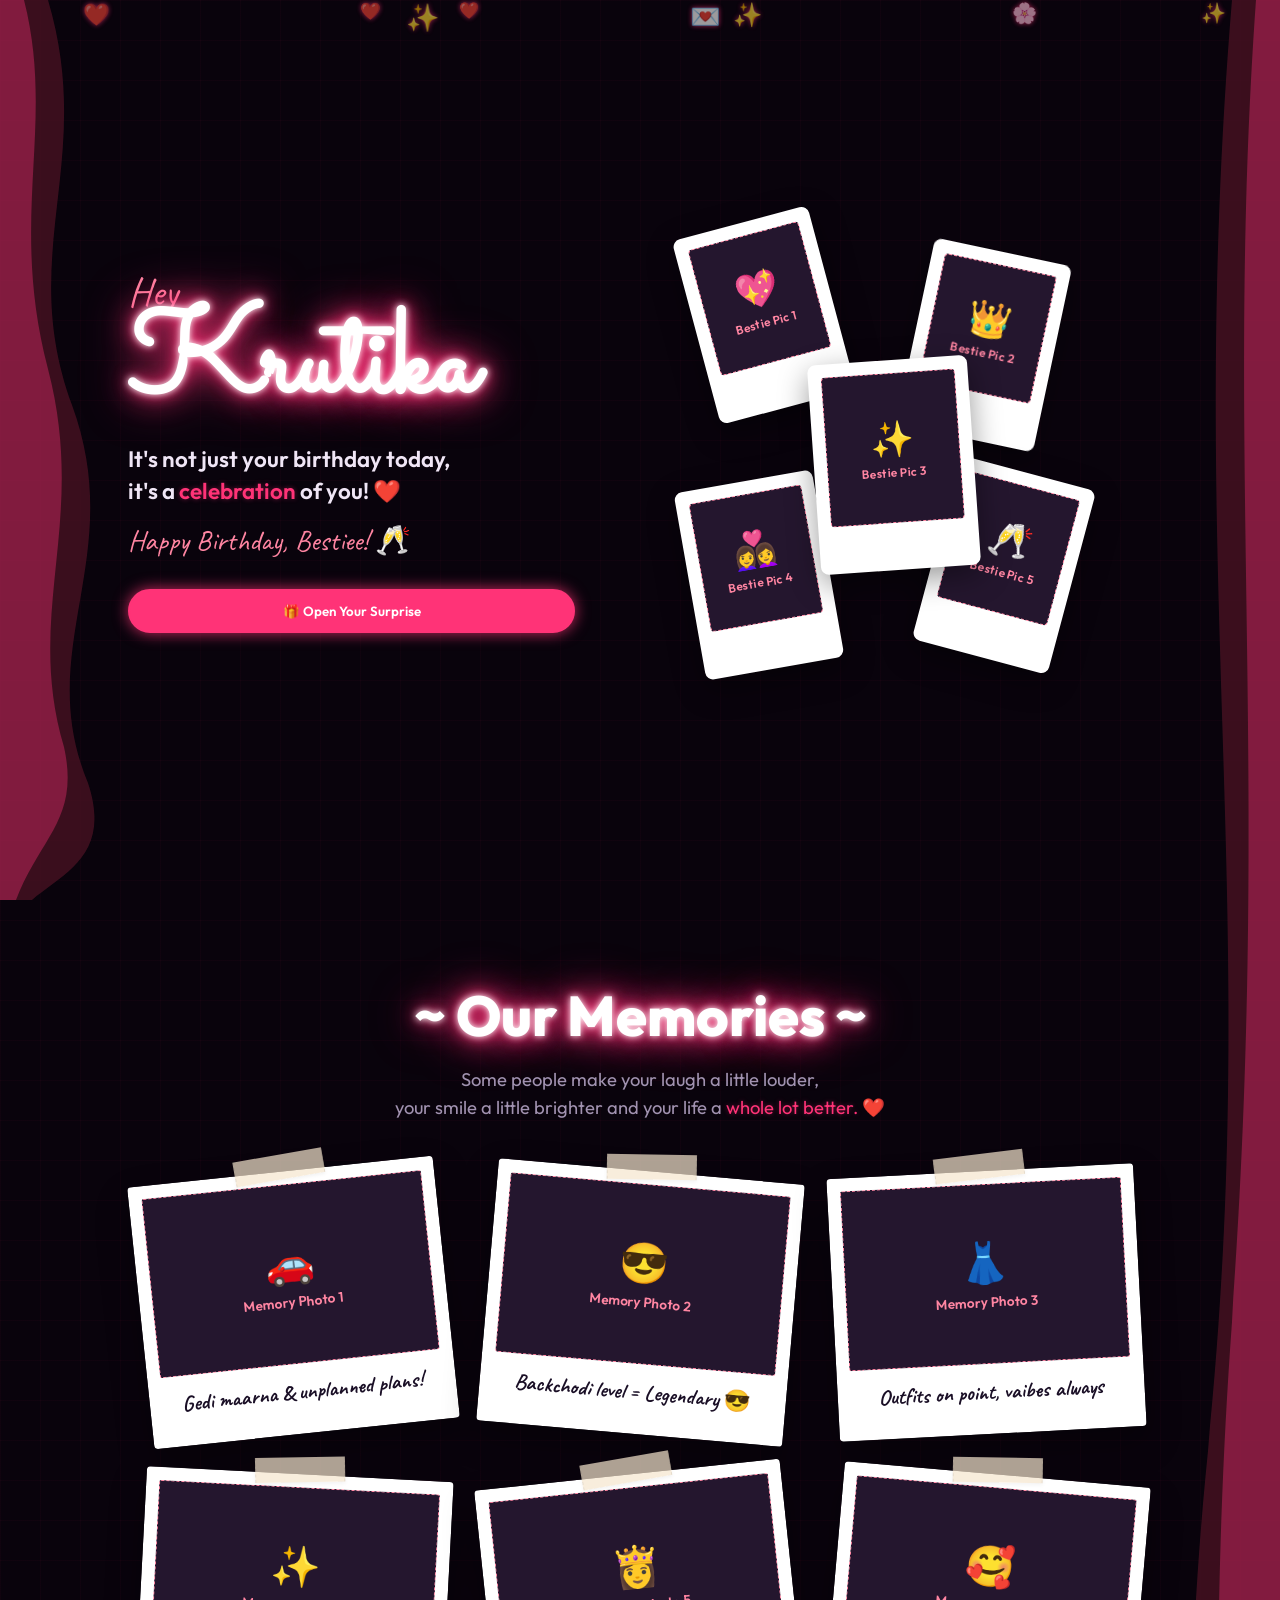
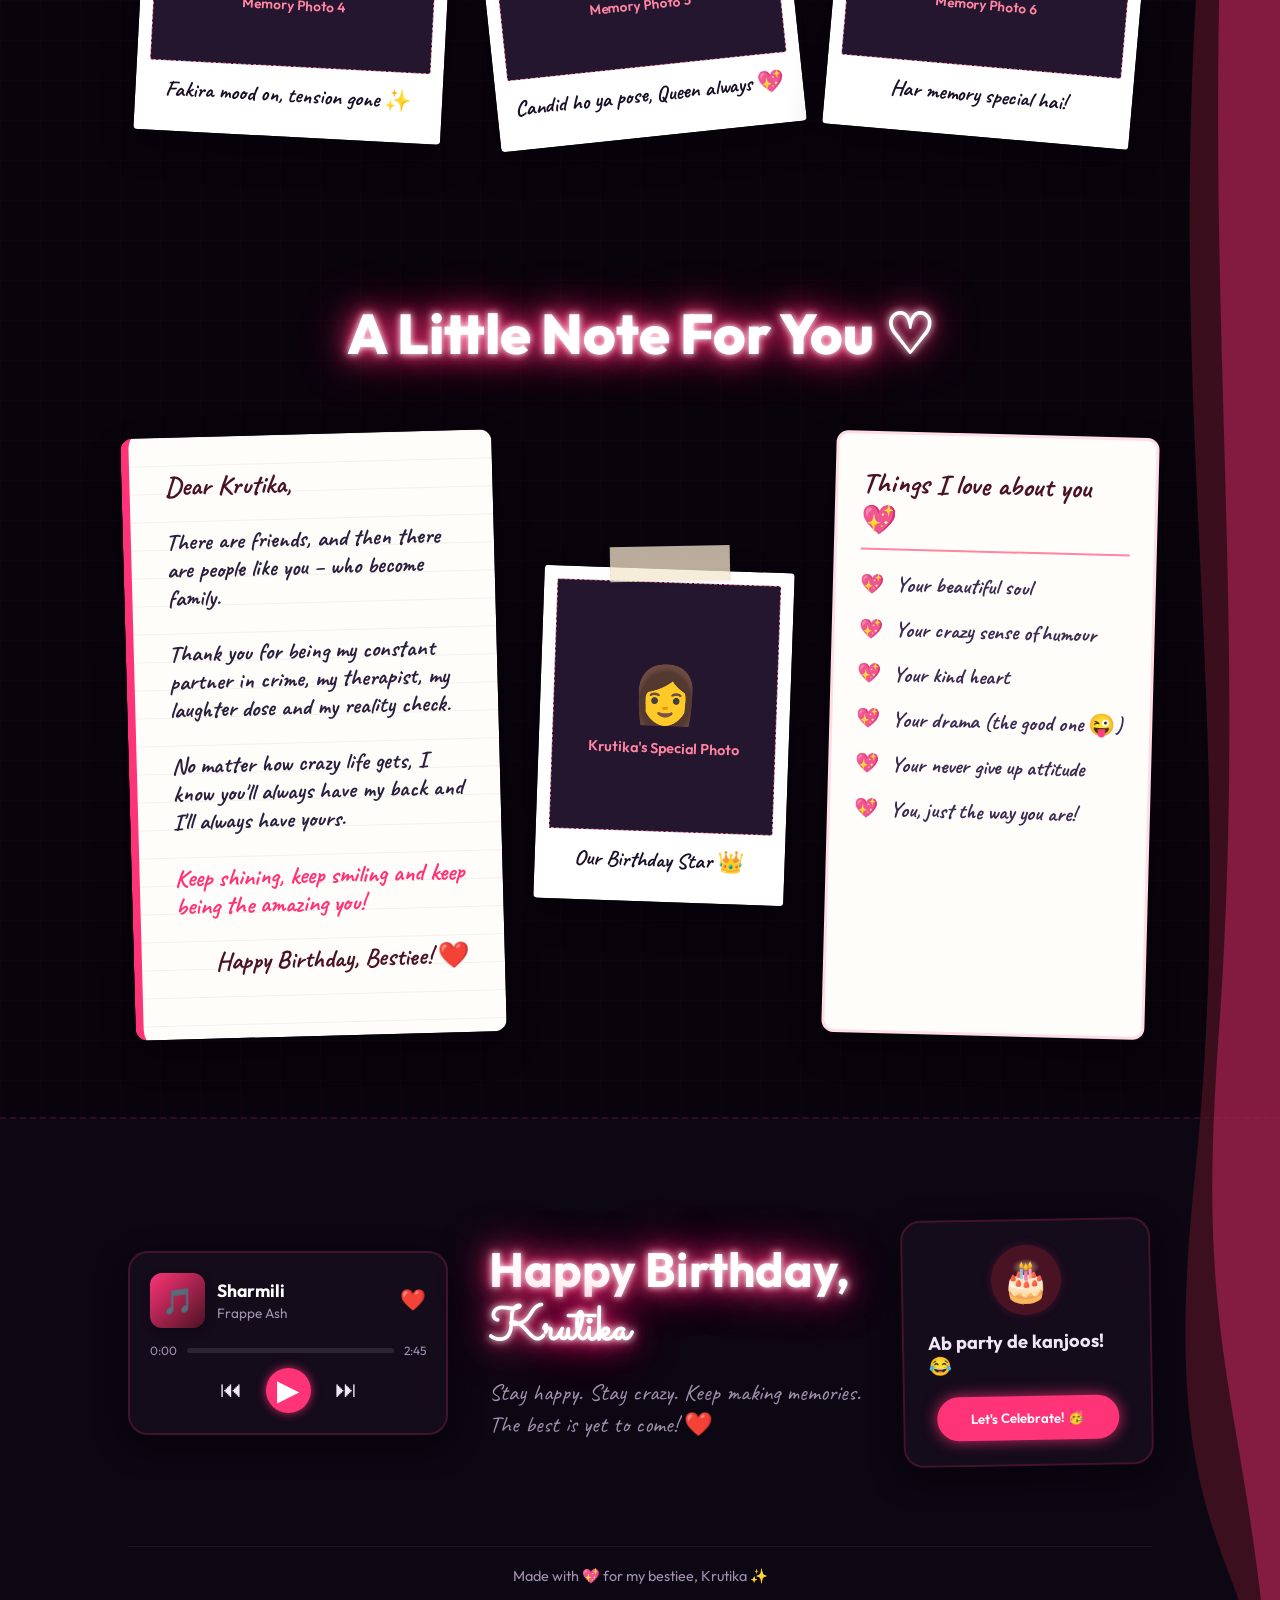
==== index.html @ 50056588 "Initial commit of Krutika's birthday surprise page" ====
<!DOCTYPE html>
<html lang="en">
<head>
  <meta charset="UTF-8">
  <meta name="viewport" content="width=device-width, initial-scale=1.0">
  <title>Happy Birthday Krutika! 💖</title>
  <!-- Google Fonts for premium typography -->
  <link rel="preconnect" href="https://fonts.googleapis.com">
  <link rel="preconnect" href="https://fonts.gstatic.com" crossorigin>
  <link href="https://fonts.googleapis.com/css2?family=Caveat:wght@700&family=Outfit:wght@400;600;800&family=Sacramento&display=swap" rel="stylesheet">
  <link rel="stylesheet" href="style.css">
</head>
<body>
  <!-- Floating hearts container in background -->
  <div class="hearts-background" id="hearts-bg"></div>

  <!-- Main Website Wrapper -->
  <div class="scroll-container">
    
    <!-- SECTION 1: Welcome Hero Fold -->
    <header class="section-fold hero-fold">
      <div class="hero-left">
        <span class="text-greet font-handwriting">Hey</span>
        <h1 class="text-name font-glow">Krutika</h1>
        <p class="text-tagline">It's not just your birthday today,<br>it's a <span class="highlight-pink">celebration</span> of you! ❤️</p>
        <p class="text-subgreet font-handwriting">Happy Birthday, Bestiee! 🥂</p>
        <button class="btn btn-glow-pink" onclick="scrollToMemories()">
          <span class="btn-icon">🎁</span> Open Your Surprise
        </button>
      </div>
      
      <div class="hero-right">
        <!-- Sticker collage simulating Krutika's cutout photos -->
        <div class="sticker-collage">
          <div class="collage-item sticker-1">
            <div class="photo-placeholder-collage">
              <span class="collage-icon">💖</span>
              <span class="collage-text">Bestie Pic 1</span>
            </div>
          </div>
          <div class="collage-item sticker-2">
            <div class="photo-placeholder-collage">
              <span class="collage-icon">👑</span>
              <span class="collage-text">Bestie Pic 2</span>
            </div>
          </div>
          <div class="collage-item sticker-3">
            <div class="photo-placeholder-collage">
              <span class="collage-icon">✨</span>
              <span class="collage-text">Bestie Pic 3</span>
            </div>
          </div>
          <div class="collage-item sticker-4">
            <div class="photo-placeholder-collage">
              <span class="collage-icon">👩‍❤️‍👩</span>
              <span class="collage-text">Bestie Pic 4</span>
            </div>
          </div>
          <div class="collage-item sticker-5">
            <div class="photo-placeholder-collage">
              <span class="collage-icon">🥂</span>
              <span class="collage-text">Bestie Pic 5</span>
            </div>
          </div>
        </div>
      </div>
    </header>

    <!-- SECTION 2: Our Memories Polaroid Gallery -->
    <section class="section-fold memories-fold" id="memories-section">
      <div class="section-header">
        <h2 class="section-title font-glow">~ Our Memories ~</h2>
        <p class="section-subtitle">Some people make your laugh a little louder,<br>your smile a little brighter and your life a <span class="highlight-pink">whole lot better.</span> ❤️</p>
      </div>

      <!-- Polaroid Grid of 6 photo frames -->
      <div class="polaroid-grid">
        <!-- Polaroid 1 -->
        <div class="polaroid-card tilt-left">
          <div class="tape-mask"></div>
          <div class="photo-placeholder-card">
            <span class="placeholder-emoji">🚗</span>
            <span class="placeholder-desc">Memory Photo 1</span>
          </div>
          <div class="polaroid-caption font-handwriting">Gedi maarna & unplanned plans!</div>
        </div>

        <!-- Polaroid 2 -->
        <div class="polaroid-card tilt-right">
          <div class="tape-mask"></div>
          <div class="photo-placeholder-card">
            <span class="placeholder-emoji">😎</span>
            <span class="placeholder-desc">Memory Photo 2</span>
          </div>
          <div class="polaroid-caption font-handwriting">Backchodi level = Legendary 😎</div>
        </div>

        <!-- Polaroid 3 -->
        <div class="polaroid-card tilt-left-small">
          <div class="tape-mask"></div>
          <div class="photo-placeholder-card">
            <span class="placeholder-emoji">👗</span>
            <span class="placeholder-desc">Memory Photo 3</span>
          </div>
          <div class="polaroid-caption font-handwriting">Outfits on point, vaibes always</div>
        </div>

        <!-- Polaroid 4 -->
        <div class="polaroid-card tilt-right-small">
          <div class="tape-mask"></div>
          <div class="photo-placeholder-card">
            <span class="placeholder-emoji">✨</span>
            <span class="placeholder-desc">Memory Photo 4</span>
          </div>
          <div class="polaroid-caption font-handwriting">Fakira mood on, tension gone ✨</div>
        </div>

        <!-- Polaroid 5 -->
        <div class="polaroid-card tilt-left">
          <div class="tape-mask"></div>
          <div class="photo-placeholder-card">
            <span class="placeholder-emoji">👸</span>
            <span class="placeholder-desc">Memory Photo 5</span>
          </div>
          <div class="polaroid-caption font-handwriting">Candid ho ya pose, Queen always 💖</div>
        </div>

        <!-- Polaroid 6 -->
        <div class="polaroid-card tilt-right">
          <div class="tape-mask"></div>
          <div class="photo-placeholder-card">
            <span class="placeholder-emoji">🥰</span>
            <span class="placeholder-desc">Memory Photo 6</span>
          </div>
          <div class="polaroid-caption font-handwriting">Har memory special hai!</div>
        </div>
      </div>
    </section>

    <!-- SECTION 3: A Little Note For You -->
    <section class="section-fold letter-fold">
      <h2 class="section-title font-glow">A Little Note For You ♡</h2>
      
      <div class="letter-layout">
        <!-- Left Column: Love Letter -->
        <div class="letter-paper">
          <div class="letter-text font-handwriting">
            <p class="salutation">Dear Krutika,</p>
            <p>There are friends, and then there are people like you – who become family.</p>
            <p>Thank you for being my constant partner in crime, my therapist, my laughter dose and my reality check.</p>
            <p>No matter how crazy life gets, I know you'll always have my back and I'll always have yours.</p>
            <p class="special-line">Keep shining, keep smiling and keep being the amazing you!</p>
            <p class="signature">Happy Birthday, Bestiee! ❤️</p>
          </div>
        </div>

        <!-- Center Column: Main Photo Polaroid -->
        <div class="main-photo-column">
          <div class="polaroid-card main-polaroid">
            <div class="tape-mask-large"></div>
            <div class="photo-placeholder-main">
              <span class="placeholder-emoji-large">👩</span>
              <span class="placeholder-desc-large">Krutika's Special Photo</span>
            </div>
            <div class="polaroid-caption font-handwriting">Our Birthday Star 👑</div>
          </div>
        </div>

        <!-- Right Column: List of Things -->
        <div class="things-notebook">
          <div class="notebook-header">
            <h3 class="notebook-title font-handwriting">Things I love about you 💖</h3>
          </div>
          <ul class="notebook-list font-handwriting">
            <li><span class="bullet-heart">💖</span> Your beautiful soul</li>
            <li><span class="bullet-heart">💖</span> Your crazy sense of humour</li>
            <li><span class="bullet-heart">💖</span> Your kind heart</li>
            <li><span class="bullet-heart">💖</span> Your drama (the good one 😜)</li>
            <li><span class="bullet-heart">💖</span> Your never give up attitude</li>
            <li><span class="bullet-heart">💖</span> You, just the way you are!</li>
          </ul>
        </div>
      </div>
    </section>

    <!-- SECTION 4: Interactive Footer Fold -->
    <footer class="section-fold footer-fold">
      <div class="footer-layout">
        
        <!-- Left: Custom Music Player widget -->
        <div class="music-player-card">
          <div class="player-top">
            <div class="album-art">
              <span class="album-art-icon">🎵</span>
            </div>
            <div class="track-info">
              <h4 class="track-title">Sharmili</h4>
              <p class="track-artist">Frappe Ash</p>
            </div>
            <button class="btn-like" onclick="toggleLike(this)">❤️</button>
          </div>
          
          <div class="player-controls-container">
            <div class="progress-bar-container">
              <span class="time-elapsed" id="time-elapsed">0:00</span>
              <div class="progress-bar-track" id="progress-bar-track" onclick="seekAudio(event)">
                <div class="progress-bar-fill" id="progress-bar-fill"></div>
              </div>
              <span class="time-duration" id="time-duration">2:45</span>
            </div>
            
            <div class="player-buttons">
              <button class="player-btn prev-btn">⏮</button>
              <button class="player-btn play-btn" id="play-pause-btn" onclick="togglePlayPause()">▶</button>
              <button class="player-btn next-btn">⏭</button>
            </div>
          </div>
        </div>

        <!-- Middle: Bottom Birthday Greetings -->
        <div class="footer-center">
          <h2 class="footer-greet font-glow">Happy Birthday, <br><span class="font-accent font-glow">Krutika</span></h2>
          <p class="footer-tagline font-handwriting">Stay happy. Stay crazy. Keep making memories.<br>The best is yet to come! ❤️</p>
        </div>

        <!-- Right: Celebration Card -->
        <div class="party-card">
          <div class="cake-box">
            <span class="cake-icon">🎂</span>
          </div>
          <p class="party-text">Ab party de kanjoos! 😂</p>
          <button class="btn btn-glow-pink" id="celebrate-btn" onclick="triggerCelebrationConfetti()">
            Let's Celebrate! 🥳
          </button>
        </div>

      </div>

      <div class="footer-credits">
        <p>Made with 💖 for my bestiee, Krutika ✨</p>
      </div>
    </footer>

  </div>

  <!-- Audio Element for the song -->
  <audio id="birthday-audio" src="assets/sharmili.mp3" preload="auto"></audio>

  <!-- Canvas for celebration particles -->
  <canvas id="confetti-canvas"></canvas>

  <script src="script.js"></script>
</body>
</html>
---- style.css ----
/* Core styles and theme variables */
* {
  box-sizing: border-box;
  margin: 0;
  padding: 0;
}

:root {
  --color-bg: #09030c; /* Deep black-purple */
  --color-card-bg: #140b1b; /* Dark purple */
  --color-pink-neon: #ff3377; /* Glowing hot pink */
  --color-pink-neon-glow: rgba(255, 51, 119, 0.8);
  --color-pink-soft: #ff85a2;
  --color-pink-dark: #4a1324;
  --color-text: #f0e6f6; /* Soft lavender white */
  --color-text-dim: #a192b0;
  --font-base: 'Outfit', sans-serif;
  --font-handwriting: 'Caveat', cursive;
  --font-accent: 'Sacramento', cursive;
}

body {
  font-family: var(--font-base);
  background-color: var(--color-bg);
  color: var(--color-text);
  overflow-x: hidden;
  position: relative;
  min-height: 100vh;
}

/* Notebook grid background for sections */
.scroll-container {
  display: flex;
  flex-direction: column;
  position: relative;
  z-index: 2;
  background-size: 40px 40px;
  background-image: 
    linear-gradient(to right, rgba(255, 51, 119, 0.03) 1px, transparent 1px),
    linear-gradient(to bottom, rgba(255, 51, 119, 0.03) 1px, transparent 1px);
}

/* Floating Hearts Background */
.hearts-background {
  position: fixed;
  top: 0;
  left: 0;
  width: 100vw;
  height: 100vh;
  z-index: 1;
  pointer-events: none;
  overflow: hidden;
}

.heart-particle {
  position: absolute;
  color: var(--color-pink-neon);
  opacity: 0.6;
  font-size: 1.5rem;
  animation: floatUp 8s linear infinite;
  text-shadow: 0 0 5px var(--color-pink-neon);
}

@keyframes floatUp {
  0% {
    transform: translateY(105vh) rotate(0deg) scale(0.6);
    opacity: 0;
  }
  10% {
    opacity: 0.7;
  }
  90% {
    opacity: 0.7;
  }
  100% {
    transform: translateY(-5vh) rotate(360deg) scale(1.2);
    opacity: 0;
  }
}

/* Section Folds */
.section-fold {
  min-height: 100vh;
  padding: 80px 10vw;
  display: flex;
  flex-direction: column;
  justify-content: center;
  align-items: center;
  position: relative;
}

@media (max-width: 768px) {
  .section-fold {
    padding: 60px 5vw;
  }
}

/* Gimmick decoration waves */
.hero-fold::before,
.memories-fold::after,
.letter-fold::after {
  content: '';
  position: absolute;
  left: 0;
  width: 160px;
  height: 100%;
  z-index: 4;
  pointer-events: none;
  opacity: 0.85;
}

.hero-fold::before {
  top: 0;
  background-image: url("data:image/svg+xml;utf8,<svg xmlns='http://www.w3.org/2000/svg' viewBox='0 0 100 1000' preserveAspectRatio='none'><path d='M0,0 L30,0 C60,180 10,280 45,450 C80,620 20,720 55,870 C70,950 40,970 20,1000 L0,1000 Z' fill='%234a1324' opacity='0.9'/><path d='M0,0 L15,0 C35,140 5,240 30,410 C55,580 15,680 40,830 C50,910 25,930 10,1000 L0,1000 Z' fill='%23ff3377' opacity='0.45'/></svg>");
  background-size: 100% 100%;
}

.scroll-container::after {
  content: '';
  position: absolute;
  right: 0;
  top: 0;
  width: 160px;
  height: 100%;
  z-index: 4;
  pointer-events: none;
  opacity: 0.85;
  background-image: url("data:image/svg+xml;utf8,<svg xmlns='http://www.w3.org/2000/svg' viewBox='0 0 100 1000' preserveAspectRatio='none'><path d='M100,0 L70,0 C40,180 90,280 55,450 C20,620 80,720 45,870 C30,950 60,970 80,1000 L100,1000 Z' fill='%234a1324' opacity='0.9'/><path d='M100,0 L85,0 C65,140 95,240 70,410 C45,580 85,680 60,830 C50,910 75,930 90,1000 L100,1000 Z' fill='%23ff3377' opacity='0.45'/></svg>");
  background-size: 100% 100%;
}

@media (max-width: 1024px) {
  .hero-fold::before,
  .scroll-container::after {
    width: 60px;
  }
}

/* Typography styles */
.font-handwriting {
  font-family: var(--font-handwriting);
}

.font-accent {
  font-family: var(--font-accent);
}

.font-glow {
  color: #fff;
  text-shadow: 
    0 0 7px #fff,
    0 0 15px var(--color-pink-neon),
    0 0 30px var(--color-pink-neon),
    0 0 50px var(--color-pink-neon);
}

.highlight-pink {
  color: var(--color-pink-neon);
  text-shadow: 0 0 5px rgba(255, 51, 119, 0.4);
}

/* Buttons */
.btn {
  font-family: var(--font-base);
  font-weight: 600;
  padding: 12px 32px;
  border-radius: 50px;
  border: 2.5px solid var(--color-pink-neon);
  outline: none;
  cursor: pointer;
  transition: all 0.3s cubic-bezier(0.175, 0.885, 0.32, 1.275);
}

.btn-glow-pink {
  background-color: var(--color-pink-neon);
  color: #fff;
  box-shadow: 0 0 15px var(--color-pink-neon-glow);
}

.btn-glow-pink:hover {
  transform: scale(1.05) translateY(-2px);
  box-shadow: 0 0 25px var(--color-pink-neon);
}

.btn-glow-pink:active {
  transform: translateY(1px);
}

/* HERO SECTION - SECTION 1 */
.hero-fold {
  flex-direction: row;
  justify-content: space-between;
  gap: 40px;
}

.hero-left {
  flex: 1;
  max-width: 500px;
  z-index: 10;
  display: flex;
  flex-direction: column;
  justify-content: center;
}

.text-greet {
  font-size: 2.5rem;
  color: var(--color-pink-soft);
  margin-bottom: -15px;
}

.text-name {
  font-family: var(--font-accent);
  font-size: 7.5rem;
  line-height: 1.1;
  margin-bottom: 10px;
}

.text-tagline {
  font-size: 1.4rem;
  font-weight: 600;
  line-height: 1.4;
  margin-bottom: 15px;
}

.text-subgreet {
  font-size: 1.8rem;
  color: var(--color-pink-soft);
  margin-bottom: 30px;
}

.hero-right {
  flex: 1.2;
  display: flex;
  justify-content: center;
  align-items: center;
  height: 100%;
}

/* Polaroid Collage/Stickers - Tilted & Glow */
.sticker-collage {
  position: relative;
  width: 420px;
  height: 480px;
}

@media (max-width: 1100px) {
  .hero-fold {
    flex-direction: column;
    text-align: center;
    padding-top: 120px;
  }
  .hero-left {
    align-items: center;
  }
  .sticker-collage {
    width: 320px;
    height: 380px;
  }
}

.collage-item {
  position: absolute;
  background-color: white;
  padding: 8px 8px 24px 8px;
  border-radius: 8px;
  box-shadow: 0 10px 30px rgba(0,0,0,0.4);
  border: 5px solid #fff; /* Sticker cut outline */
  transition: all 0.3s;
  width: 140px;
  height: 190px;
  display: flex;
  flex-direction: column;
}

.collage-item:hover {
  transform: scale(1.1) rotate(0deg) !important;
  z-index: 20;
  box-shadow: 0 15px 35px var(--color-pink-neon-glow);
}

.photo-placeholder-collage {
  background-color: #24162e;
  border: 1.5px dashed var(--color-pink-soft);
  width: 100%;
  height: 130px;
  display: flex;
  flex-direction: column;
  justify-content: center;
  align-items: center;
  color: var(--color-pink-soft);
  border-radius: 4px;
  position: relative;
  overflow: hidden;
}

.collage-icon {
  font-size: 2.2rem;
  margin-bottom: 5px;
}

.collage-text {
  font-size: 0.75rem;
  font-weight: 600;
  letter-spacing: 0.5px;
}

/* Individual Sticker Angles & Offsets */
.sticker-1 {
  top: 10px;
  left: 20px;
  transform: rotate(-15deg);
  z-index: 6;
}

.sticker-2 {
  top: 40px;
  right: 40px;
  transform: rotate(12deg);
  z-index: 7;
}

.sticker-3 {
  top: 150px;
  left: 140px;
  transform: rotate(-4deg);
  z-index: 10;
  width: 160px;
  height: 210px;
}

.sticker-3 .photo-placeholder-collage {
  height: 150px;
}

.sticker-4 {
  bottom: 20px;
  left: 15px;
  transform: rotate(-10deg);
  z-index: 8;
}

.sticker-5 {
  bottom: 30px;
  right: 20px;
  transform: rotate(15deg);
  z-index: 9;
}

/* MEMORIES SECTION - SECTION 2 */
.section-header {
  text-align: center;
  margin-bottom: 50px;
}

.section-title {
  font-size: 3.5rem;
  font-weight: 800;
  margin-bottom: 15px;
}

.section-subtitle {
  font-size: 1.15rem;
  line-height: 1.5;
  color: var(--color-text-dim);
}

.polaroid-grid {
  display: grid;
  grid-template-columns: repeat(3, 1fr);
  gap: 40px;
  width: 100%;
  max-width: 1000px;
}

@media (max-width: 900px) {
  .polaroid-grid {
    grid-template-columns: repeat(2, 1fr);
  }
}

@media (max-width: 600px) {
  .polaroid-grid {
    grid-template-columns: 1fr;
  }
}

/* Polaroid Card Styles */
.polaroid-card {
  background-color: white;
  padding: 12px 12px 28px 12px;
  border-radius: 4px;
  box-shadow: 0 15px 35px rgba(0, 0, 0, 0.3);
  border: 1px solid rgba(255,255,255,0.1);
  color: #333;
  position: relative;
  transition: all 0.3s;
  display: flex;
  flex-direction: column;
}

.polaroid-card:hover {
  transform: scale(1.06) rotate(0deg) !important;
  box-shadow: 0 20px 40px rgba(255, 51, 119, 0.15);
}

.photo-placeholder-card {
  background-color: #24162e;
  width: 100%;
  height: 180px;
  border-radius: 2px;
  display: flex;
  flex-direction: column;
  justify-content: center;
  align-items: center;
  color: var(--color-pink-soft);
  border: 1.5px dashed var(--color-pink-soft);
  position: relative;
  overflow: hidden;
}

.placeholder-emoji {
  font-size: 2.5rem;
  margin-bottom: 6px;
}

.placeholder-desc {
  font-size: 0.85rem;
  font-weight: 600;
}

.polaroid-caption {
  font-size: 1.35rem;
  font-weight: 700;
  text-align: center;
  margin-top: 15px;
  color: #1a0f26;
  line-height: 1.2;
}

/* Masking Tape Decoration */
.tape-mask {
  position: absolute;
  top: -18px;
  left: 50%;
  transform: translateX(-50%) rotate(-4deg);
  width: 90px;
  height: 25px;
  background-color: rgba(245, 230, 205, 0.7);
  box-shadow: 0 2px 4px rgba(0,0,0,0.05);
  border-left: 1px dashed rgba(0,0,0,0.08);
  border-right: 1px dashed rgba(0,0,0,0.08);
  z-index: 5;
}

.tape-mask-large {
  position: absolute;
  top: -24px;
  left: 50%;
  transform: translateX(-50%) rotate(-3deg);
  width: 120px;
  height: 35px;
  background-color: rgba(245, 230, 205, 0.75);
  box-shadow: 0 2px 4px rgba(0,0,0,0.05);
  border-left: 1px dashed rgba(0,0,0,0.08);
  border-right: 1px dashed rgba(0,0,0,0.08);
  z-index: 5;
}

/* Polaroid Card Tilts */
.tilt-left { transform: rotate(-6deg); }
.tilt-right { transform: rotate(5deg); }
.tilt-left-small { transform: rotate(-3deg); }
.tilt-right-small { transform: rotate(3deg); }

/* LETTER SECTION - SECTION 3 */
.letter-fold {
  gap: 30px;
}

.letter-layout {
  display: flex;
  justify-content: center;
  align-items: stretch;
  gap: 40px;
  width: 100%;
  max-width: 1100px;
  margin-top: 20px;
}

@media (max-width: 1024px) {
  .letter-layout {
    flex-direction: column;
    align-items: center;
    gap: 50px;
  }
}

/* Notebook Letter Card */
.letter-paper {
  flex: 1.2;
  background-color: #FFFDF9;
  border-radius: 12px;
  padding: 35px;
  box-shadow: 0 15px 35px rgba(0, 0, 0, 0.3);
  color: #333;
  background-size: 100% 28px;
  /* Lined paper effect */
  background-image: linear-gradient(rgba(0, 0, 0, 0.05) 1px, transparent 1px);
  line-height: 28px;
  max-width: 480px;
  transform: rotate(-1.5deg);
  border-left: 8px solid var(--color-pink-neon);
}

.letter-text {
  font-size: 1.45rem;
  font-weight: 700;
  color: #2b1f3d;
}

.letter-text p {
  margin-bottom: 28px;
}

.letter-text .salutation {
  font-size: 1.7rem;
  color: var(--color-pink-dark);
}

.letter-text .special-line {
  color: var(--color-pink-neon);
  font-size: 1.55rem;
}

.letter-text .signature {
  text-align: right;
  font-size: 1.6rem;
  color: var(--color-pink-dark);
}

/* Center main photo */
.main-photo-column {
  flex: 0.9;
  display: flex;
  justify-content: center;
  align-items: center;
}

.main-polaroid {
  width: 250px;
  transform: rotate(2deg);
}

.photo-placeholder-main {
  background-color: #24162e;
  width: 100%;
  height: 250px;
  border-radius: 2px;
  display: flex;
  flex-direction: column;
  justify-content: center;
  align-items: center;
  color: var(--color-pink-soft);
  border: 1.5px dashed var(--color-pink-soft);
}

.placeholder-emoji-large {
  font-size: 3.5rem;
  margin-bottom: 10px;
}

.placeholder-desc-large {
  font-size: 0.9rem;
  font-weight: 600;
}

/* Notebook list of things */
.things-notebook {
  flex: 1.1;
  background-color: #FFFDF9;
  color: #333;
  border-radius: 12px;
  padding: 30px 24px;
  box-shadow: 0 15px 35px rgba(0, 0, 0, 0.3);
  max-width: 400px;
  transform: rotate(1.5deg);
  border: 3px solid #ffdde6;
}

.notebook-header {
  border-bottom: 2px solid var(--color-pink-soft);
  padding-bottom: 10px;
  margin-bottom: 20px;
}

.notebook-title {
  font-size: 1.8rem;
  color: var(--color-pink-dark);
  font-weight: 800;
}

.notebook-list {
  list-style: none;
}

.notebook-list li {
  font-size: 1.35rem;
  font-weight: 700;
  margin-bottom: 18px;
  display: flex;
  align-items: center;
  color: #3b2a52;
}

.bullet-heart {
  color: var(--color-pink-neon);
  margin-right: 12px;
  font-size: 1.2rem;
}

/* FOOTER SECTION - SECTION 4 */
.footer-fold {
  background-color: #0d0613;
  padding-top: 100px;
  padding-bottom: 40px;
  min-height: auto;
  border-top: 2px dashed rgba(255, 51, 119, 0.15);
}

.footer-layout {
  display: flex;
  justify-content: space-between;
  align-items: center;
  width: 100%;
  max-width: 1100px;
  gap: 30px;
  margin-bottom: 80px;
}

@media (max-width: 1024px) {
  .footer-layout {
    flex-direction: column;
    gap: 60px;
    text-align: center;
  }
}

/* Music Player Widget */
.music-player-card {
  background-color: var(--color-card-bg);
  border: 2px solid rgba(255, 51, 119, 0.2);
  border-radius: 20px;
  padding: 20px;
  width: 320px;
  box-shadow: 0 10px 30px rgba(0,0,0,0.5);
  display: flex;
  flex-direction: column;
  gap: 15px;
}

.player-top {
  display: flex;
  align-items: center;
  gap: 12px;
}

.album-art {
  width: 55px;
  height: 55px;
  border-radius: 12px;
  background: linear-gradient(135deg, var(--color-pink-neon), var(--color-pink-dark));
  display: flex;
  justify-content: center;
  align-items: center;
  box-shadow: 0 4px 10px rgba(0,0,0,0.3);
}

.album-art-icon {
  font-size: 1.6rem;
}

.track-info {
  flex: 1;
  text-align: left;
}

.track-title {
  font-size: 1.1rem;
  font-weight: 700;
  color: #fff;
  margin-bottom: 2px;
}

.track-artist {
  font-size: 0.85rem;
  color: var(--color-text-dim);
}

.btn-like {
  background: none;
  border: none;
  cursor: pointer;
  font-size: 1.3rem;
  transition: transform 0.2s;
  color: var(--color-text-dim);
  outline: none;
}

.btn-like.liked {
  color: var(--color-pink-neon);
  transform: scale(1.2);
  text-shadow: 0 0 8px var(--color-pink-neon);
}

.player-controls-container {
  display: flex;
  flex-direction: column;
  gap: 10px;
}

.progress-bar-container {
  display: flex;
  align-items: center;
  gap: 10px;
  font-size: 0.75rem;
  color: var(--color-text-dim);
}

.progress-bar-track {
  flex: 1;
  height: 5px;
  background-color: rgba(255,255,255,0.1);
  border-radius: 10px;
  position: relative;
  cursor: pointer;
}

.progress-bar-fill {
  height: 100%;
  width: 0%;
  background-color: var(--color-pink-neon);
  box-shadow: 0 0 8px var(--color-pink-neon);
  border-radius: 10px;
  position: absolute;
  top: 0;
  left: 0;
}

.player-buttons {
  display: flex;
  justify-content: center;
  align-items: center;
  gap: 24px;
}

.player-btn {
  background: none;
  border: none;
  color: var(--color-text);
  font-size: 1.4rem;
  cursor: pointer;
  transition: transform 0.2s, color 0.2s;
  outline: none;
}

.player-btn:hover {
  color: var(--color-pink-neon);
  transform: scale(1.1);
}

.play-btn {
  font-size: 1.8rem;
  background-color: var(--color-pink-neon);
  color: white;
  width: 45px;
  height: 45px;
  border-radius: 50%;
  display: flex;
  justify-content: center;
  align-items: center;
  box-shadow: 0 0 10px var(--color-pink-neon-glow);
}

.play-btn:hover {
  transform: scale(1.08);
  color: white;
  box-shadow: 0 0 15px var(--color-pink-neon);
}

/* Center text in footer */
.footer-center {
  max-width: 400px;
}

.footer-greet {
  font-size: 3rem;
  line-height: 1.1;
  margin-bottom: 20px;
}

.footer-tagline {
  font-size: 1.45rem;
  color: var(--color-text-dim);
  line-height: 1.4;
}

/* Celebration card on right */
.party-card {
  background-color: var(--color-card-bg);
  border: 2px solid rgba(255, 51, 119, 0.2);
  border-radius: 20px;
  padding: 24px;
  width: 250px;
  box-shadow: 0 10px 30px rgba(0,0,0,0.5);
  display: flex;
  flex-direction: column;
  align-items: center;
  gap: 15px;
  transform: rotate(-1deg);
}

.cake-box {
  width: 70px;
  height: 70px;
  background-color: var(--color-pink-dark);
  border-radius: 50%;
  display: flex;
  justify-content: center;
  align-items: center;
  box-shadow: 0 0 10px rgba(255, 51, 119, 0.2);
}

.cake-icon {
  font-size: 2.5rem;
}

.party-text {
  font-size: 1.15rem;
  font-weight: 700;
  color: var(--color-text);
  margin-bottom: 5px;
}

.footer-credits {
  border-top: 1px solid rgba(255,255,255,0.06);
  width: 100%;
  padding-top: 20px;
  text-align: center;
  font-size: 0.9rem;
  color: var(--color-text-dim);
}

/* Confetti canvas overlay */
#confetti-canvas {
  position: fixed;
  top: 0;
  left: 0;
  width: 100vw;
  height: 100vh;
  pointer-events: none;
  z-index: 999;
}

/* Image overlay rules inside placeholders */
.photo-placeholder-collage img,
.photo-placeholder-card img,
.photo-placeholder-main img {
  position: absolute;
  top: 0;
  left: 0;
  width: 100%;
  height: 100%;
  object-fit: cover;
  border-radius: 4px;
  z-index: 2;
}

/* Large main polaroid photo placeholder */
.photo-placeholder-main {
  position: relative;
  overflow: hidden;
}
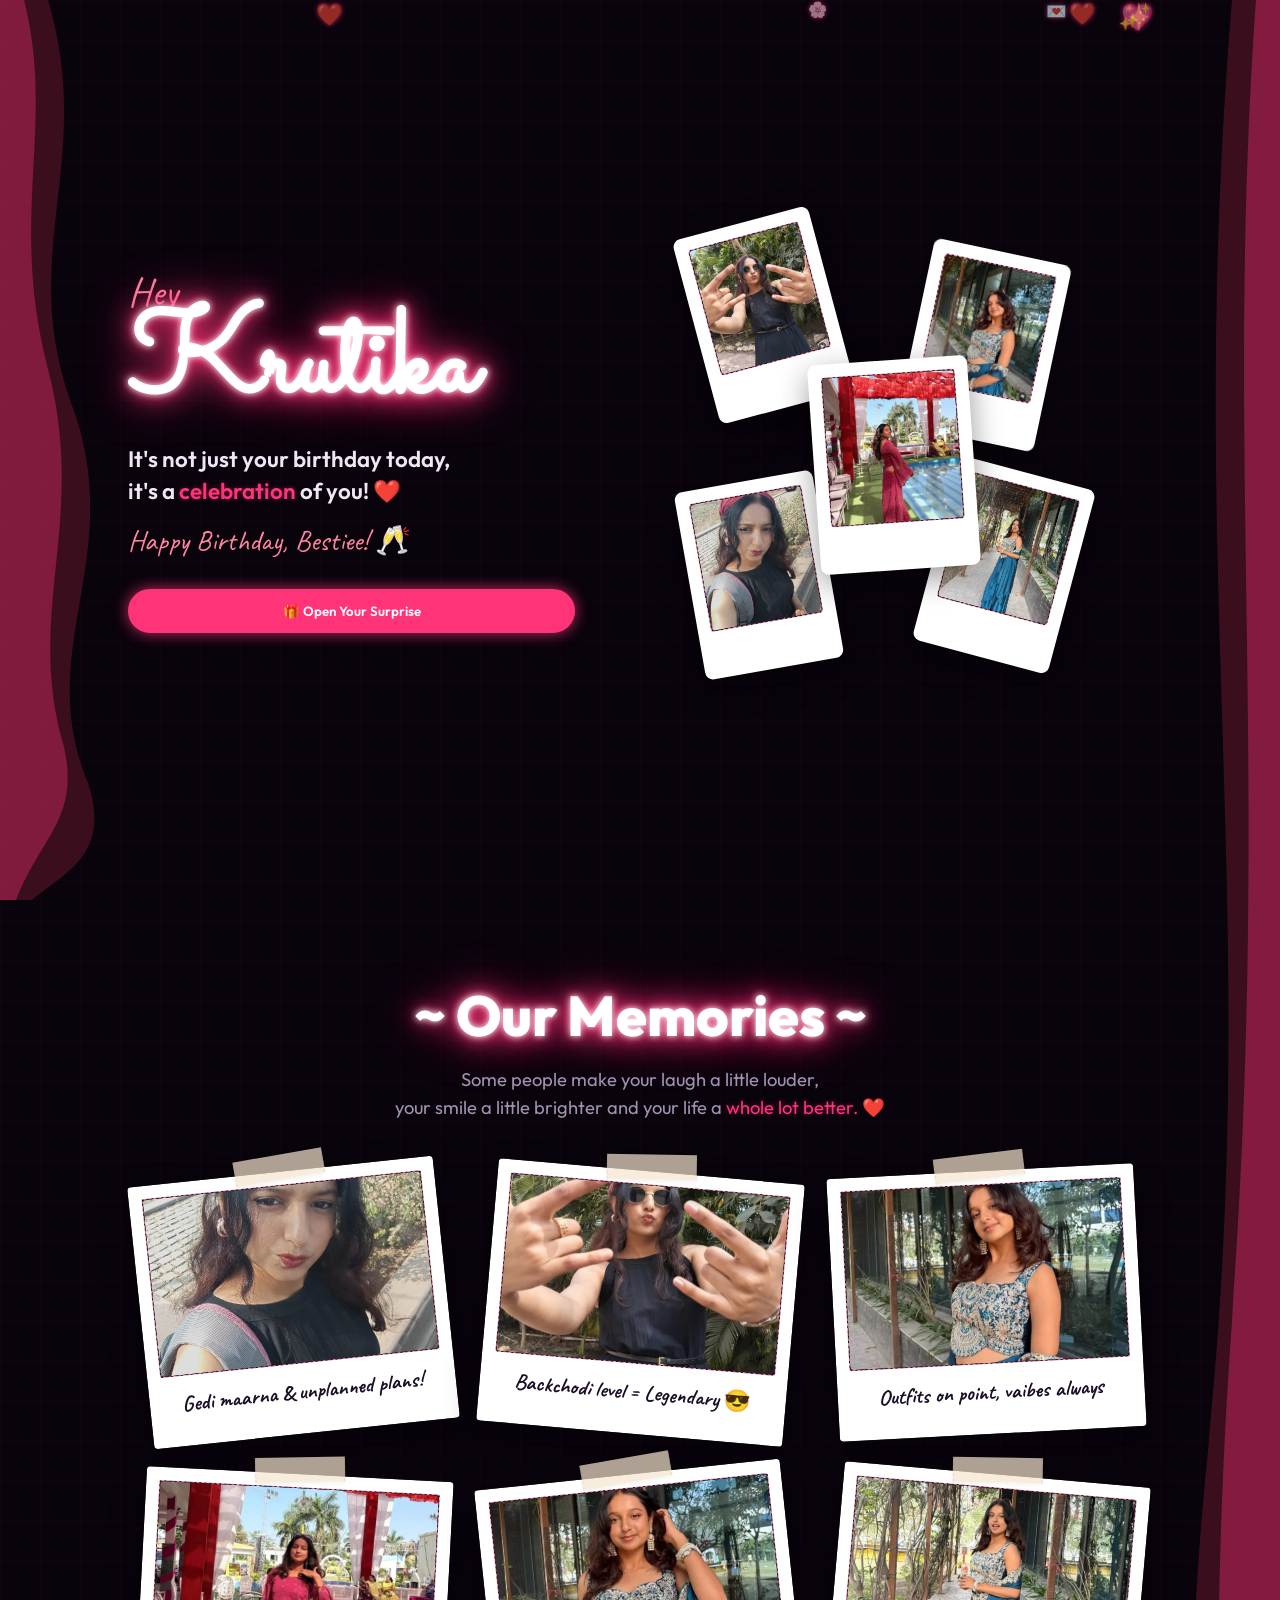
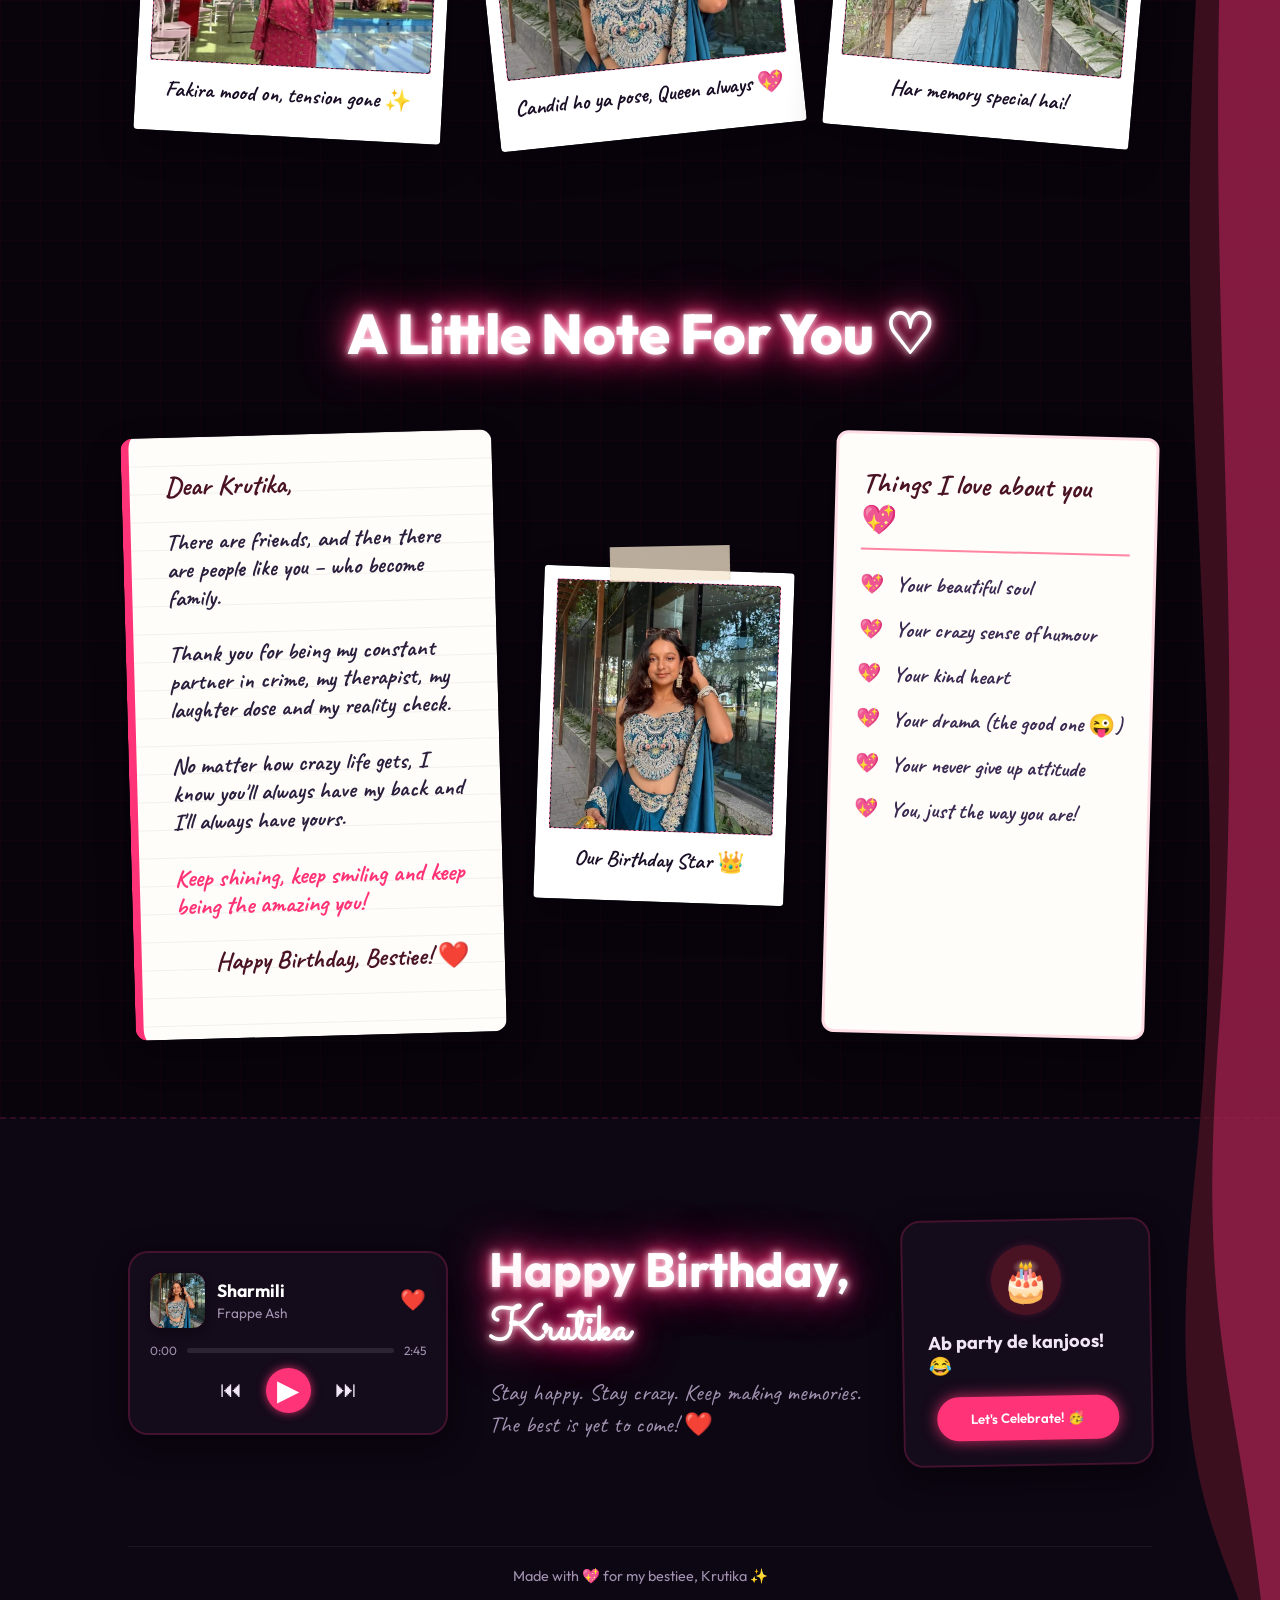
==== commit f8903b46: "Add Krutika's photos and link them in placeholders" ====
--- a/index.html
+++ b/index.html
@@ -34,32 +34,27 @@
         <div class="sticker-collage">
           <div class="collage-item sticker-1">
             <div class="photo-placeholder-collage">
-              <span class="collage-icon">💖</span>
-              <span class="collage-text">Bestie Pic 1</span>
+              <img src="assets/black_rock.jpg" alt="Bestie Rock Sign">
             </div>
           </div>
           <div class="collage-item sticker-2">
             <div class="photo-placeholder-collage">
-              <span class="collage-icon">👑</span>
-              <span class="collage-text">Bestie Pic 2</span>
+              <img src="assets/blue_side.jpg" alt="Krutika Blue Dress">
             </div>
           </div>
           <div class="collage-item sticker-3">
             <div class="photo-placeholder-collage">
-              <span class="collage-icon">✨</span>
-              <span class="collage-text">Bestie Pic 3</span>
+              <img src="assets/pink_side.jpg" alt="Krutika Pink Dress">
             </div>
           </div>
           <div class="collage-item sticker-4">
             <div class="photo-placeholder-collage">
-              <span class="collage-icon">👩‍❤️‍👩</span>
-              <span class="collage-text">Bestie Pic 4</span>
+              <img src="assets/black_selfie.jpg" alt="Bestie Selfie">
             </div>
           </div>
           <div class="collage-item sticker-5">
             <div class="photo-placeholder-collage">
-              <span class="collage-icon">🥂</span>
-              <span class="collage-text">Bestie Pic 5</span>
+              <img src="assets/blue_walkway.jpg" alt="Krutika Walkway">
             </div>
           </div>
         </div>
@@ -79,8 +74,7 @@
         <div class="polaroid-card tilt-left">
           <div class="tape-mask"></div>
           <div class="photo-placeholder-card">
-            <span class="placeholder-emoji">🚗</span>
-            <span class="placeholder-desc">Memory Photo 1</span>
+            <img src="assets/black_selfie.jpg" alt="Gedi Maarna">
           </div>
           <div class="polaroid-caption font-handwriting">Gedi maarna & unplanned plans!</div>
         </div>
@@ -89,8 +83,7 @@
         <div class="polaroid-card tilt-right">
           <div class="tape-mask"></div>
           <div class="photo-placeholder-card">
-            <span class="placeholder-emoji">😎</span>
-            <span class="placeholder-desc">Memory Photo 2</span>
+            <img src="assets/black_rock.jpg" alt="Backchodi Level">
           </div>
           <div class="polaroid-caption font-handwriting">Backchodi level = Legendary 😎</div>
         </div>
@@ -99,8 +92,7 @@
         <div class="polaroid-card tilt-left-small">
           <div class="tape-mask"></div>
           <div class="photo-placeholder-card">
-            <span class="placeholder-emoji">👗</span>
-            <span class="placeholder-desc">Memory Photo 3</span>
+            <img src="assets/blue_side.jpg" alt="Outfits On Point">
           </div>
           <div class="polaroid-caption font-handwriting">Outfits on point, vaibes always</div>
         </div>
@@ -109,8 +101,7 @@
         <div class="polaroid-card tilt-right-small">
           <div class="tape-mask"></div>
           <div class="photo-placeholder-card">
-            <span class="placeholder-emoji">✨</span>
-            <span class="placeholder-desc">Memory Photo 4</span>
+            <img src="assets/pink_front.jpg" alt="Fakira Mood">
           </div>
           <div class="polaroid-caption font-handwriting">Fakira mood on, tension gone ✨</div>
         </div>
@@ -119,8 +110,7 @@
         <div class="polaroid-card tilt-left">
           <div class="tape-mask"></div>
           <div class="photo-placeholder-card">
-            <span class="placeholder-emoji">👸</span>
-            <span class="placeholder-desc">Memory Photo 5</span>
+            <img src="assets/blue_closeup.jpg" alt="Candid Pose">
           </div>
           <div class="polaroid-caption font-handwriting">Candid ho ya pose, Queen always 💖</div>
         </div>
@@ -129,8 +119,7 @@
         <div class="polaroid-card tilt-right">
           <div class="tape-mask"></div>
           <div class="photo-placeholder-card">
-            <span class="placeholder-emoji">🥰</span>
-            <span class="placeholder-desc">Memory Photo 6</span>
+            <img src="assets/blue_walkway.jpg" alt="Special Memory">
           </div>
           <div class="polaroid-caption font-handwriting">Har memory special hai!</div>
         </div>
@@ -159,8 +148,7 @@
           <div class="polaroid-card main-polaroid">
             <div class="tape-mask-large"></div>
             <div class="photo-placeholder-main">
-              <span class="placeholder-emoji-large">👩</span>
-              <span class="placeholder-desc-large">Krutika's Special Photo</span>
+              <img src="assets/blue_closeup.jpg" alt="Krutika Portrait">
             </div>
             <div class="polaroid-caption font-handwriting">Our Birthday Star 👑</div>
           </div>
@@ -191,7 +179,7 @@
         <div class="music-player-card">
           <div class="player-top">
             <div class="album-art">
-              <span class="album-art-icon">🎵</span>
+              <img src="assets/blue_closeup.jpg" alt="Album Art" class="album-art-img">
             </div>
             <div class="track-info">
               <h4 class="track-title">Sharmili</h4>
--- a/style.css
+++ b/style.css
@@ -673,10 +673,15 @@
   justify-content: center;
   align-items: center;
   box-shadow: 0 4px 10px rgba(0,0,0,0.3);
-}
-
-.album-art-icon {
-  font-size: 1.6rem;
+  overflow: hidden;
+  position: relative;
+}
+
+.album-art img {
+  width: 100%;
+  height: 100%;
+  object-fit: cover;
+  border-radius: 12px;
 }
 
 .track-info {
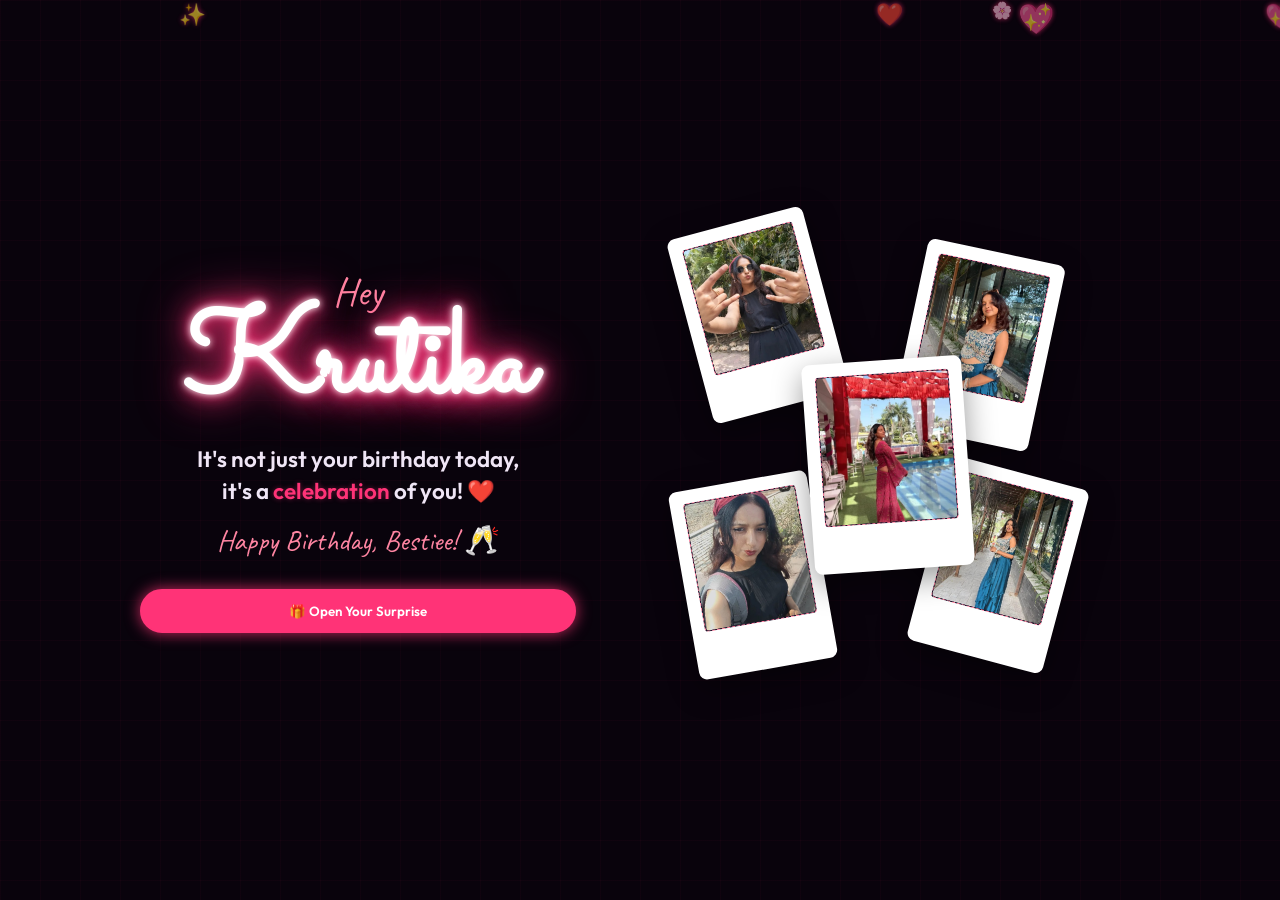
==== commit f1f50013: "Refactor Krutika theme to use horizontal slide transition sheets" ====
--- a/index.html
+++ b/index.html
@@ -14,221 +14,230 @@
   <!-- Floating hearts container in background -->
   <div class="hearts-background" id="hearts-bg"></div>
 
-  <!-- Main Website Wrapper -->
-  <div class="scroll-container">
+  <!-- Main Website Container with responsive Waves -->
+  <div class="app-container">
+    <div class="wave wave-left"></div>
+    <div class="wave wave-right"></div>
     
-    <!-- SECTION 1: Welcome Hero Fold -->
-    <header class="section-fold hero-fold">
-      <div class="hero-left">
-        <span class="text-greet font-handwriting">Hey</span>
-        <h1 class="text-name font-glow">Krutika</h1>
-        <p class="text-tagline">It's not just your birthday today,<br>it's a <span class="highlight-pink">celebration</span> of you! ❤️</p>
-        <p class="text-subgreet font-handwriting">Happy Birthday, Bestiee! 🥂</p>
-        <button class="btn btn-glow-pink" onclick="scrollToMemories()">
-          <span class="btn-icon">🎁</span> Open Your Surprise
-        </button>
-      </div>
+    <div class="slides-wrapper">
       
-      <div class="hero-right">
-        <!-- Sticker collage simulating Krutika's cutout photos -->
-        <div class="sticker-collage">
-          <div class="collage-item sticker-1">
-            <div class="photo-placeholder-collage">
-              <img src="assets/black_rock.jpg" alt="Bestie Rock Sign">
-            </div>
-          </div>
-          <div class="collage-item sticker-2">
-            <div class="photo-placeholder-collage">
-              <img src="assets/blue_side.jpg" alt="Krutika Blue Dress">
-            </div>
-          </div>
-          <div class="collage-item sticker-3">
-            <div class="photo-placeholder-collage">
-              <img src="assets/pink_side.jpg" alt="Krutika Pink Dress">
-            </div>
-          </div>
-          <div class="collage-item sticker-4">
-            <div class="photo-placeholder-collage">
-              <img src="assets/black_selfie.jpg" alt="Bestie Selfie">
-            </div>
-          </div>
-          <div class="collage-item sticker-5">
-            <div class="photo-placeholder-collage">
-              <img src="assets/blue_walkway.jpg" alt="Krutika Walkway">
-            </div>
-          </div>
-        </div>
-      </div>
-    </header>
-
-    <!-- SECTION 2: Our Memories Polaroid Gallery -->
-    <section class="section-fold memories-fold" id="memories-section">
-      <div class="section-header">
-        <h2 class="section-title font-glow">~ Our Memories ~</h2>
-        <p class="section-subtitle">Some people make your laugh a little louder,<br>your smile a little brighter and your life a <span class="highlight-pink">whole lot better.</span> ❤️</p>
-      </div>
-
-      <!-- Polaroid Grid of 6 photo frames -->
-      <div class="polaroid-grid">
-        <!-- Polaroid 1 -->
-        <div class="polaroid-card tilt-left">
-          <div class="tape-mask"></div>
-          <div class="photo-placeholder-card">
-            <img src="assets/black_selfie.jpg" alt="Gedi Maarna">
-          </div>
-          <div class="polaroid-caption font-handwriting">Gedi maarna & unplanned plans!</div>
-        </div>
-
-        <!-- Polaroid 2 -->
-        <div class="polaroid-card tilt-right">
-          <div class="tape-mask"></div>
-          <div class="photo-placeholder-card">
-            <img src="assets/black_rock.jpg" alt="Backchodi Level">
-          </div>
-          <div class="polaroid-caption font-handwriting">Backchodi level = Legendary 😎</div>
-        </div>
-
-        <!-- Polaroid 3 -->
-        <div class="polaroid-card tilt-left-small">
-          <div class="tape-mask"></div>
-          <div class="photo-placeholder-card">
-            <img src="assets/blue_side.jpg" alt="Outfits On Point">
-          </div>
-          <div class="polaroid-caption font-handwriting">Outfits on point, vaibes always</div>
-        </div>
-
-        <!-- Polaroid 4 -->
-        <div class="polaroid-card tilt-right-small">
-          <div class="tape-mask"></div>
-          <div class="photo-placeholder-card">
-            <img src="assets/pink_front.jpg" alt="Fakira Mood">
-          </div>
-          <div class="polaroid-caption font-handwriting">Fakira mood on, tension gone ✨</div>
-        </div>
-
-        <!-- Polaroid 5 -->
-        <div class="polaroid-card tilt-left">
-          <div class="tape-mask"></div>
-          <div class="photo-placeholder-card">
-            <img src="assets/blue_closeup.jpg" alt="Candid Pose">
-          </div>
-          <div class="polaroid-caption font-handwriting">Candid ho ya pose, Queen always 💖</div>
-        </div>
-
-        <!-- Polaroid 6 -->
-        <div class="polaroid-card tilt-right">
-          <div class="tape-mask"></div>
-          <div class="photo-placeholder-card">
-            <img src="assets/blue_walkway.jpg" alt="Special Memory">
-          </div>
-          <div class="polaroid-caption font-handwriting">Har memory special hai!</div>
-        </div>
-      </div>
-    </section>
-
-    <!-- SECTION 3: A Little Note For You -->
-    <section class="section-fold letter-fold">
-      <h2 class="section-title font-glow">A Little Note For You ♡</h2>
-      
-      <div class="letter-layout">
-        <!-- Left Column: Love Letter -->
-        <div class="letter-paper">
-          <div class="letter-text font-handwriting">
-            <p class="salutation">Dear Krutika,</p>
-            <p>There are friends, and then there are people like you – who become family.</p>
-            <p>Thank you for being my constant partner in crime, my therapist, my laughter dose and my reality check.</p>
-            <p>No matter how crazy life gets, I know you'll always have my back and I'll always have yours.</p>
-            <p class="special-line">Keep shining, keep smiling and keep being the amazing you!</p>
-            <p class="signature">Happy Birthday, Bestiee! ❤️</p>
-          </div>
-        </div>
-
-        <!-- Center Column: Main Photo Polaroid -->
-        <div class="main-photo-column">
-          <div class="polaroid-card main-polaroid">
-            <div class="tape-mask-large"></div>
-            <div class="photo-placeholder-main">
-              <img src="assets/blue_closeup.jpg" alt="Krutika Portrait">
-            </div>
-            <div class="polaroid-caption font-handwriting">Our Birthday Star 👑</div>
-          </div>
-        </div>
-
-        <!-- Right Column: List of Things -->
-        <div class="things-notebook">
-          <div class="notebook-header">
-            <h3 class="notebook-title font-handwriting">Things I love about you 💖</h3>
-          </div>
-          <ul class="notebook-list font-handwriting">
-            <li><span class="bullet-heart">💖</span> Your beautiful soul</li>
-            <li><span class="bullet-heart">💖</span> Your crazy sense of humour</li>
-            <li><span class="bullet-heart">💖</span> Your kind heart</li>
-            <li><span class="bullet-heart">💖</span> Your drama (the good one 😜)</li>
-            <li><span class="bullet-heart">💖</span> Your never give up attitude</li>
-            <li><span class="bullet-heart">💖</span> You, just the way you are!</li>
-          </ul>
-        </div>
-      </div>
-    </section>
-
-    <!-- SECTION 4: Interactive Footer Fold -->
-    <footer class="section-fold footer-fold">
-      <div class="footer-layout">
+      <!-- Slide 1: Welcome Hero Slide -->
+      <div class="slide active hero-fold" id="slide-1">
+        <div class="hero-left">
+          <span class="text-greet font-handwriting">Hey</span>
+          <h1 class="text-name font-glow">Krutika</h1>
+          <p class="text-tagline">It's not just your birthday today,<br>it's a <span class="highlight-pink">celebration</span> of you! ❤️</p>
+          <p class="text-subgreet font-handwriting">Happy Birthday, Bestiee! 🥂</p>
+          <button class="btn btn-glow-pink" onclick="nextSlide('slide-2')">
+            <span class="btn-icon">🎁</span> Open Your Surprise
+          </button>
+        </div>
         
-        <!-- Left: Custom Music Player widget -->
-        <div class="music-player-card">
-          <div class="player-top">
-            <div class="album-art">
-              <img src="assets/blue_closeup.jpg" alt="Album Art" class="album-art-img">
-            </div>
-            <div class="track-info">
-              <h4 class="track-title">Sharmili</h4>
-              <p class="track-artist">Frappe Ash</p>
-            </div>
-            <button class="btn-like" onclick="toggleLike(this)">❤️</button>
-          </div>
+        <div class="hero-right">
+          <div class="sticker-collage">
+            <div class="collage-item sticker-1">
+              <div class="photo-placeholder-collage">
+                <img src="assets/black_rock.jpg" alt="Bestie Rock Sign">
+              </div>
+            </div>
+            <div class="collage-item sticker-2">
+              <div class="photo-placeholder-collage">
+                <img src="assets/blue_side.jpg" alt="Krutika Blue Dress">
+              </div>
+            </div>
+            <div class="collage-item sticker-3">
+              <div class="photo-placeholder-collage">
+                <img src="assets/pink_side.jpg" alt="Krutika Pink Dress">
+              </div>
+            </div>
+            <div class="collage-item sticker-4">
+              <div class="photo-placeholder-collage">
+                <img src="assets/black_selfie.jpg" alt="Bestie Selfie">
+              </div>
+            </div>
+            <div class="collage-item sticker-5">
+              <div class="photo-placeholder-collage">
+                <img src="assets/blue_walkway.jpg" alt="Krutika Walkway">
+              </div>
+            </div>
+          </div>
+        </div>
+      </div>
+
+      <!-- Slide 2: Memories Slide -->
+      <div class="slide memories-fold" id="slide-2">
+        <div class="section-header">
+          <h2 class="section-title font-glow">~ Our Memories ~</h2>
+          <p class="section-subtitle">Some people make your laugh a little louder,<br>your smile a little brighter and your life a <span class="highlight-pink">whole lot better.</span> ❤️</p>
+        </div>
+
+        <div class="polaroid-grid">
+          <div class="polaroid-card tilt-left">
+            <div class="tape-mask"></div>
+            <div class="photo-placeholder-card">
+              <img src="assets/black_selfie.jpg" alt="Gedi Maarna">
+            </div>
+            <div class="polaroid-caption font-handwriting">Gedi maarna & unplanned plans!</div>
+          </div>
+
+          <div class="polaroid-card tilt-right">
+            <div class="tape-mask"></div>
+            <div class="photo-placeholder-card">
+              <img src="assets/black_rock.jpg" alt="Backchodi Level">
+            </div>
+            <div class="polaroid-caption font-handwriting">Backchodi level = Legendary 😎</div>
+          </div>
+
+          <div class="polaroid-card tilt-left-small">
+            <div class="tape-mask"></div>
+            <div class="photo-placeholder-card">
+              <img src="assets/blue_side.jpg" alt="Outfits On Point">
+            </div>
+            <div class="polaroid-caption font-handwriting">Outfits on point, vaibes always</div>
+          </div>
+
+          <div class="polaroid-card tilt-right-small">
+            <div class="tape-mask"></div>
+            <div class="photo-placeholder-card">
+              <img src="assets/pink_front.jpg" alt="Fakira Mood">
+            </div>
+            <div class="polaroid-caption font-handwriting">Fakira mood on, tension gone ✨</div>
+          </div>
+
+          <div class="polaroid-card tilt-left">
+            <div class="tape-mask"></div>
+            <div class="photo-placeholder-card">
+              <img src="assets/blue_closeup.jpg" alt="Candid Pose">
+            </div>
+            <div class="polaroid-caption font-handwriting">Candid ho ya pose, Queen always 💖</div>
+          </div>
+
+          <div class="polaroid-card tilt-right">
+            <div class="tape-mask"></div>
+            <div class="photo-placeholder-card">
+              <img src="assets/blue_walkway.jpg" alt="Special Memory">
+            </div>
+            <div class="polaroid-caption font-handwriting">Har memory special hai!</div>
+          </div>
+        </div>
+
+        <div class="button-group slide-nav-btn">
+          <button class="btn btn-glow-pink" onclick="nextSlide('slide-3')">
+            <span class="btn-icon">💌</span> Read My Letter
+          </button>
+        </div>
+      </div>
+
+      <!-- Slide 3: Letter & Lists Slide -->
+      <div class="slide letter-fold" id="slide-3">
+        <h2 class="section-title font-glow">A Little Note For You ♡</h2>
+        
+        <div class="letter-layout">
+          <div class="letter-paper">
+            <div class="letter-text font-handwriting">
+              <p class="salutation">Dear Krutika,</p>
+              <p>There are friends, and then there are people like you – who become family.</p>
+              <p>Thank you for being my constant partner in crime, my therapist, my laughter dose and my reality check.</p>
+              <p>No matter how crazy life gets, I know you'll always have my back and I'll always have yours.</p>
+              <p class="special-line">Keep shining, keep smiling and keep being the amazing you!</p>
+              <p class="signature">Happy Birthday, Bestiee! ❤️</p>
+            </div>
+          </div>
+
+          <div class="main-photo-column">
+            <div class="polaroid-card main-polaroid">
+              <div class="tape-mask-large"></div>
+              <div class="photo-placeholder-main">
+                <img src="assets/blue_closeup.jpg" alt="Krutika Portrait">
+              </div>
+              <div class="polaroid-caption font-handwriting">Our Birthday Star 👑</div>
+            </div>
+          </div>
+
+          <div class="things-notebook">
+            <div class="notebook-header">
+              <h3 class="notebook-title font-handwriting">Things I love about you 💖</h3>
+            </div>
+            <ul class="notebook-list font-handwriting">
+              <li><span class="bullet-heart">💖</span> Your beautiful soul</li>
+              <li><span class="bullet-heart">💖</span> Your crazy sense of humour</li>
+              <li><span class="bullet-heart">💖</span> Your kind heart</li>
+              <li><span class="bullet-heart">💖</span> Your drama (the good one 😜)</li>
+              <li><span class="bullet-heart">💖</span> Your never give up attitude</li>
+              <li><span class="bullet-heart">💖</span> You, just the way you are!</li>
+            </ul>
+          </div>
+        </div>
+
+        <div class="button-group slide-nav-btn">
+          <button class="btn btn-glow-pink" onclick="nextSlide('slide-4')">
+            <span class="btn-icon">🎉</span> Let's Celebrate!
+          </button>
+        </div>
+      </div>
+
+      <!-- Slide 4: Music & Celebrate Footer Slide -->
+      <div class="slide footer-fold" id="slide-4">
+        <div class="footer-layout">
           
-          <div class="player-controls-container">
-            <div class="progress-bar-container">
-              <span class="time-elapsed" id="time-elapsed">0:00</span>
-              <div class="progress-bar-track" id="progress-bar-track" onclick="seekAudio(event)">
-                <div class="progress-bar-fill" id="progress-bar-fill"></div>
-              </div>
-              <span class="time-duration" id="time-duration">2:45</span>
+          <div class="music-player-card">
+            <div class="player-top">
+              <div class="album-art">
+                <img src="assets/blue_closeup.jpg" alt="Album Art" class="album-art-img">
+              </div>
+              <div class="track-info">
+                <h4 class="track-title">Sharmili</h4>
+                <p class="track-artist">Frappe Ash</p>
+              </div>
+              <button class="btn-like" onclick="toggleLike(this)">❤️</button>
             </div>
             
-            <div class="player-buttons">
-              <button class="player-btn prev-btn">⏮</button>
-              <button class="player-btn play-btn" id="play-pause-btn" onclick="togglePlayPause()">▶</button>
-              <button class="player-btn next-btn">⏭</button>
-            </div>
-          </div>
-        </div>
-
-        <!-- Middle: Bottom Birthday Greetings -->
-        <div class="footer-center">
-          <h2 class="footer-greet font-glow">Happy Birthday, <br><span class="font-accent font-glow">Krutika</span></h2>
-          <p class="footer-tagline font-handwriting">Stay happy. Stay crazy. Keep making memories.<br>The best is yet to come! ❤️</p>
-        </div>
-
-        <!-- Right: Celebration Card -->
-        <div class="party-card">
-          <div class="cake-box">
-            <span class="cake-icon">🎂</span>
-          </div>
-          <p class="party-text">Ab party de kanjoos! 😂</p>
-          <button class="btn btn-glow-pink" id="celebrate-btn" onclick="triggerCelebrationConfetti()">
-            Let's Celebrate! 🥳
-          </button>
-        </div>
-
-      </div>
-
-      <div class="footer-credits">
-        <p>Made with 💖 for my bestiee, Krutika ✨</p>
-      </div>
-    </footer>
-
+            <div class="player-controls-container">
+              <div class="progress-bar-container">
+                <span class="time-elapsed" id="time-elapsed">0:00</span>
+                <div class="progress-bar-track" id="progress-bar-track" onclick="seekAudio(event)">
+                  <div class="progress-bar-fill" id="progress-bar-fill"></div>
+                </div>
+                <span class="time-duration" id="time-duration">2:45</span>
+              </div>
+              
+              <div class="player-buttons">
+                <button class="player-btn prev-btn">⏮</button>
+                <button class="player-btn play-btn" id="play-pause-btn" onclick="togglePlayPause()">▶</button>
+                <button class="player-btn next-btn">⏭</button>
+              </div>
+            </div>
+          </div>
+
+          <div class="footer-center">
+            <h2 class="footer-greet font-glow">Happy Birthday, <br><span class="font-accent font-glow">Krutika</span></h2>
+            <p class="footer-tagline font-handwriting">Stay happy. Stay crazy. Keep making memories.<br>The best is yet to come! ❤️</p>
+          </div>
+
+          <div class="party-card">
+            <div class="cake-box">
+              <span class="cake-icon">🎂</span>
+            </div>
+            <p class="party-text">Ab party de kanjoos! 😂</p>
+            <button class="btn btn-glow-pink" id="celebrate-btn" onclick="triggerCelebrationConfetti()">
+              Let's Celebrate! 🥳
+            </button>
+          </div>
+
+        </div>
+
+        <div class="button-group slide-nav-btn restart-btn-group">
+          <button class="btn btn-secondary" onclick="restartSurprise()">
+            <span class="btn-icon">❤️</span> Start Over
+          </button>
+        </div>
+
+        <div class="footer-credits">
+          <p>Made with 💖 for my bestiee, Krutika ✨</p>
+        </div>
+      </div>
+
+    </div>
   </div>
 
   <!-- Audio Element for the song -->
--- a/style.css
+++ b/style.css
@@ -23,22 +23,94 @@
   font-family: var(--font-base);
   background-color: var(--color-bg);
   color: var(--color-text);
-  overflow-x: hidden;
+  overflow: hidden; /* Hide scrollbars since slides will handle full pages */
+  height: 100vh;
+  width: 100vw;
   position: relative;
-  min-height: 100vh;
-}
-
-/* Notebook grid background for sections */
-.scroll-container {
-  display: flex;
-  flex-direction: column;
+}
+
+/* Main Container with Grid */
+.app-container {
   position: relative;
+  width: 100vw;
+  height: 100vh;
+  overflow: hidden;
   z-index: 2;
   background-size: 40px 40px;
   background-image: 
     linear-gradient(to right, rgba(255, 51, 119, 0.03) 1px, transparent 1px),
     linear-gradient(to bottom, rgba(255, 51, 119, 0.03) 1px, transparent 1px);
 }
+
+.slides-wrapper {
+  position: relative;
+  width: 100%;
+  height: 100%;
+}
+
+/* Slide Base Folds */
+.slide {
+  position: absolute;
+  top: 0;
+  left: 0;
+  width: 100%;
+  height: 100%;
+  padding: 40px 140px; /* Space for waves */
+  display: flex;
+  flex-direction: column;
+  justify-content: center;
+  align-items: center;
+  text-align: center;
+  opacity: 0;
+  visibility: hidden;
+  transition: transform 0.6s cubic-bezier(0.25, 1, 0.5, 1), opacity 0.6s ease, visibility 0.6s;
+  z-index: 1;
+}
+
+@media (max-width: 1024px) {
+  .slide {
+    padding: 60px 80px;
+  }
+}
+
+@media (max-width: 480px) {
+  .slide {
+    padding: 40px 50px;
+  }
+}
+
+.slide.active {
+  opacity: 1;
+  visibility: visible;
+  transform: translateX(0);
+  z-index: 3;
+}
+
+/* Transition Directions */
+.slide.to-left {
+  transform: translateX(-100%);
+  opacity: 0;
+}
+
+.slide.from-right {
+  transform: translateX(100%);
+}
+
+.slide.to-right {
+  transform: translateX(100%);
+  opacity: 0;
+}
+
+.slide.from-left {
+  transform: translateX(-100%);
+}
+
+/* Themed Navigation Button Group inside slides */
+.slide-nav-btn {
+  margin-top: 35px;
+  z-index: 10;
+}
+
 
 /* Floating Hearts Background */
 .hearts-background {
@@ -78,62 +150,17 @@
   }
 }
 
-/* Section Folds */
-.section-fold {
-  min-height: 100vh;
-  padding: 80px 10vw;
-  display: flex;
-  flex-direction: column;
-  justify-content: center;
-  align-items: center;
-  position: relative;
-}
-
-@media (max-width: 768px) {
-  .section-fold {
-    padding: 60px 5vw;
-  }
-}
-
-/* Gimmick decoration waves */
-.hero-fold::before,
-.memories-fold::after,
-.letter-fold::after {
-  content: '';
-  position: absolute;
+/* Section waves aligned globally to app-container */
+.wave-left {
   left: 0;
-  width: 160px;
-  height: 100%;
-  z-index: 4;
-  pointer-events: none;
-  opacity: 0.85;
-}
-
-.hero-fold::before {
-  top: 0;
-  background-image: url("data:image/svg+xml;utf8,<svg xmlns='http://www.w3.org/2000/svg' viewBox='0 0 100 1000' preserveAspectRatio='none'><path d='M0,0 L30,0 C60,180 10,280 45,450 C80,620 20,720 55,870 C70,950 40,970 20,1000 L0,1000 Z' fill='%234a1324' opacity='0.9'/><path d='M0,0 L15,0 C35,140 5,240 30,410 C55,580 15,680 40,830 C50,910 25,930 10,1000 L0,1000 Z' fill='%23ff3377' opacity='0.45'/></svg>");
+  background-image: url("data:image/svg+xml;utf8,<svg xmlns='http://www.w3.org/2000/svg' viewBox='0 0 100 1000' preserveAspectRatio='none'><path d='M0,0 L30,0 C50,150 10,250 40,400 C70,550 20,650 50,800 C70,900 30,950 15,1000 L0,1000 Z' fill='%234a1324' opacity='0.9'/><path d='M0,0 L15,0 C30,120 0,220 25,370 C50,520 10,620 35,770 C50,870 20,920 10,1000 L0,1000 Z' fill='%23ff3377' opacity='0.45'/></svg>");
   background-size: 100% 100%;
 }
 
-.scroll-container::after {
-  content: '';
-  position: absolute;
+.wave-right {
   right: 0;
-  top: 0;
-  width: 160px;
-  height: 100%;
-  z-index: 4;
-  pointer-events: none;
-  opacity: 0.85;
   background-image: url("data:image/svg+xml;utf8,<svg xmlns='http://www.w3.org/2000/svg' viewBox='0 0 100 1000' preserveAspectRatio='none'><path d='M100,0 L70,0 C40,180 90,280 55,450 C20,620 80,720 45,870 C30,950 60,970 80,1000 L100,1000 Z' fill='%234a1324' opacity='0.9'/><path d='M100,0 L85,0 C65,140 95,240 70,410 C45,580 85,680 60,830 C50,910 75,930 90,1000 L100,1000 Z' fill='%23ff3377' opacity='0.45'/></svg>");
   background-size: 100% 100%;
-}
-
-@media (max-width: 1024px) {
-  .hero-fold::before,
-  .scroll-container::after {
-    width: 60px;
-  }
 }
 
 /* Typography styles */
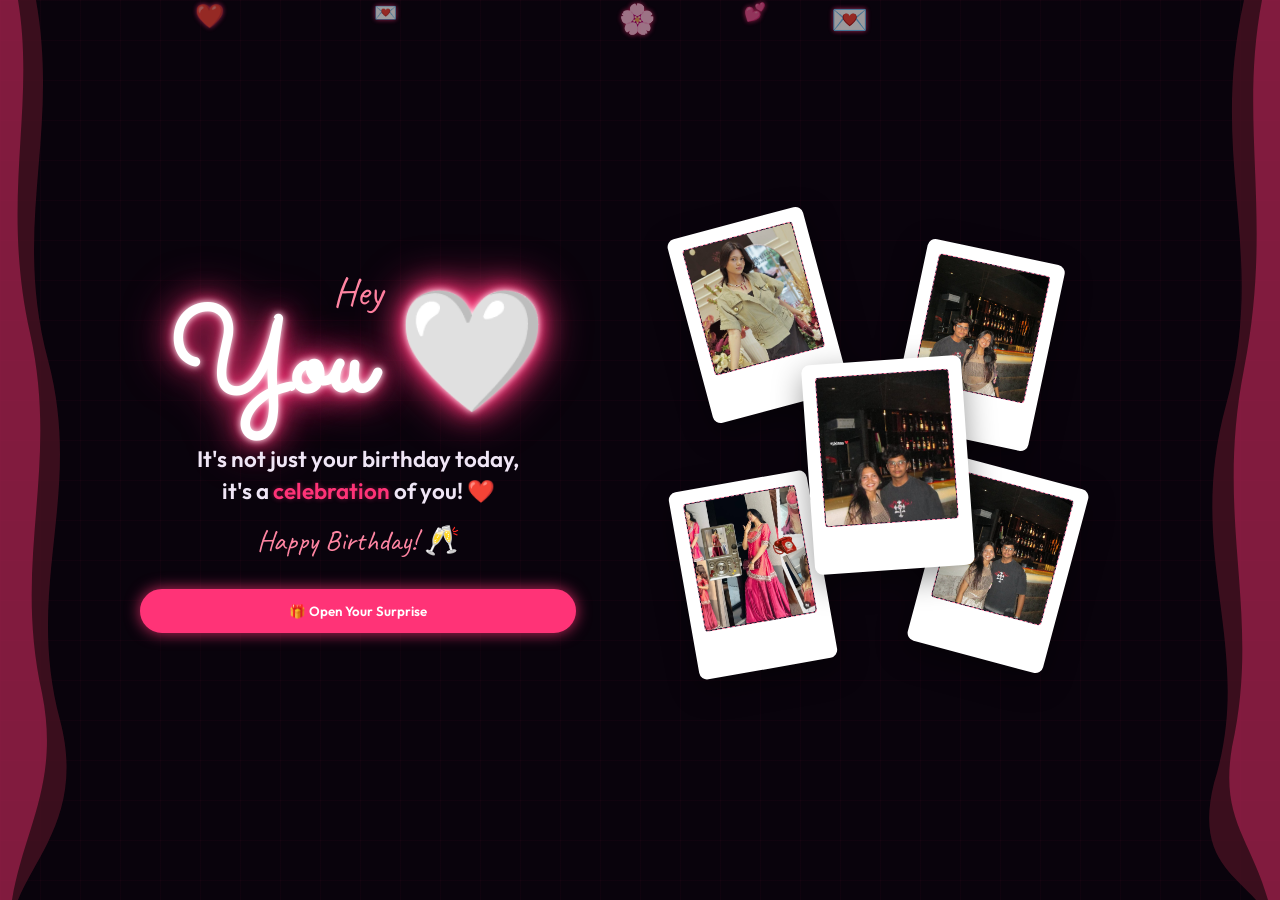
==== commit 156ff453: "Move to root, replace with new photos only, remove old images" ====
--- a/index.html
+++ b/index.html
@@ -3,7 +3,7 @@
 <head>
   <meta charset="UTF-8">
   <meta name="viewport" content="width=device-width, initial-scale=1.0">
-  <title>Happy Birthday Krutika! 💖</title>
+  <title>Happy Birthday! 💖</title>
   <!-- Google Fonts for premium typography -->
   <link rel="preconnect" href="https://fonts.googleapis.com">
   <link rel="preconnect" href="https://fonts.gstatic.com" crossorigin>
@@ -25,9 +25,9 @@
       <div class="slide active hero-fold" id="slide-1">
         <div class="hero-left">
           <span class="text-greet font-handwriting">Hey</span>
-          <h1 class="text-name font-glow">Krutika</h1>
+          <h1 class="text-name font-glow">You 🤍</h1>
           <p class="text-tagline">It's not just your birthday today,<br>it's a <span class="highlight-pink">celebration</span> of you! ❤️</p>
-          <p class="text-subgreet font-handwriting">Happy Birthday, Bestiee! 🥂</p>
+          <p class="text-subgreet font-handwriting">Happy Birthday! 🥂</p>
           <button class="btn btn-glow-pink" onclick="nextSlide('slide-2')">
             <span class="btn-icon">🎁</span> Open Your Surprise
           </button>
@@ -37,27 +37,27 @@
           <div class="sticker-collage">
             <div class="collage-item sticker-1">
               <div class="photo-placeholder-collage">
-                <img src="assets/black_rock.jpg" alt="Bestie Rock Sign">
+                <img src="assets/photo1.jpg" alt="Photo 1">
               </div>
             </div>
             <div class="collage-item sticker-2">
               <div class="photo-placeholder-collage">
-                <img src="assets/blue_side.jpg" alt="Krutika Blue Dress">
+                <img src="assets/photo2.jpg" alt="Photo 2">
               </div>
             </div>
             <div class="collage-item sticker-3">
               <div class="photo-placeholder-collage">
-                <img src="assets/pink_side.jpg" alt="Krutika Pink Dress">
+                <img src="assets/photo3.jpg" alt="Photo 3">
               </div>
             </div>
             <div class="collage-item sticker-4">
               <div class="photo-placeholder-collage">
-                <img src="assets/black_selfie.jpg" alt="Bestie Selfie">
+                <img src="assets/photo4.jpg" alt="Photo 4">
               </div>
             </div>
             <div class="collage-item sticker-5">
               <div class="photo-placeholder-collage">
-                <img src="assets/blue_walkway.jpg" alt="Krutika Walkway">
+                <img src="assets/photo5.jpg" alt="Photo 5">
               </div>
             </div>
           </div>
@@ -75,49 +75,49 @@
           <div class="polaroid-card tilt-left">
             <div class="tape-mask"></div>
             <div class="photo-placeholder-card">
-              <img src="assets/black_selfie.jpg" alt="Gedi Maarna">
-            </div>
-            <div class="polaroid-caption font-handwriting">Gedi maarna & unplanned plans!</div>
+              <img src="assets/photo1.jpg" alt="Memory 1">
+            </div>
+            <div class="polaroid-caption font-handwriting">Random conversations & stupid jokes 😄</div>
           </div>
 
           <div class="polaroid-card tilt-right">
             <div class="tape-mask"></div>
             <div class="photo-placeholder-card">
-              <img src="assets/black_rock.jpg" alt="Backchodi Level">
-            </div>
-            <div class="polaroid-caption font-handwriting">Backchodi level = Legendary 😎</div>
+              <img src="assets/photo2.jpg" alt="Memory 2">
+            </div>
+            <div class="polaroid-caption font-handwriting">Countless little moments 🌸</div>
           </div>
 
           <div class="polaroid-card tilt-left-small">
             <div class="tape-mask"></div>
             <div class="photo-placeholder-card">
-              <img src="assets/blue_side.jpg" alt="Outfits On Point">
-            </div>
-            <div class="polaroid-caption font-handwriting">Outfits on point, vaibes always</div>
+              <img src="assets/photo3.jpg" alt="Memory 3">
+            </div>
+            <div class="polaroid-caption font-handwriting">That smile that makes everything better ✨</div>
           </div>
 
           <div class="polaroid-card tilt-right-small">
             <div class="tape-mask"></div>
             <div class="photo-placeholder-card">
-              <img src="assets/pink_front.jpg" alt="Fakira Mood">
-            </div>
-            <div class="polaroid-caption font-handwriting">Fakira mood on, tension gone ✨</div>
+              <img src="assets/photo4.jpg" alt="Memory 4">
+            </div>
+            <div class="polaroid-caption font-handwriting">Just being you — effortlessly 💖</div>
           </div>
 
           <div class="polaroid-card tilt-left">
             <div class="tape-mask"></div>
             <div class="photo-placeholder-card">
-              <img src="assets/blue_closeup.jpg" alt="Candid Pose">
-            </div>
-            <div class="polaroid-caption font-handwriting">Candid ho ya pose, Queen always 💖</div>
+              <img src="assets/photo5.jpg" alt="Memory 5">
+            </div>
+            <div class="polaroid-caption font-handwriting">Someone I genuinely care about 🤍</div>
           </div>
 
           <div class="polaroid-card tilt-right">
             <div class="tape-mask"></div>
             <div class="photo-placeholder-card">
-              <img src="assets/blue_walkway.jpg" alt="Special Memory">
-            </div>
-            <div class="polaroid-caption font-handwriting">Har memory special hai!</div>
+              <img src="assets/photo6.jpg" alt="Memory 6">
+            </div>
+            <div class="polaroid-caption font-handwriting">Always a special place in my story 💫</div>
           </div>
         </div>
 
@@ -135,12 +135,12 @@
         <div class="letter-layout">
           <div class="letter-paper">
             <div class="letter-text font-handwriting">
-              <p class="salutation">Dear Krutika,</p>
-              <p>There are friends, and then there are people like you – who become family.</p>
-              <p>Thank you for being my constant partner in crime, my therapist, my laughter dose and my reality check.</p>
-              <p>No matter how crazy life gets, I know you'll always have my back and I'll always have yours.</p>
-              <p class="special-line">Keep shining, keep smiling and keep being the amazing you!</p>
-              <p class="signature">Happy Birthday, Bestiee! ❤️</p>
+              <p class="salutation">To you,</p>
+              <p>There are so many things I appreciate about you—the way you care, the way you understand, the way you can make people feel comfortable just by being yourself.</p>
+              <p>And honestly, your smile has a way of making everything feel a little better. 🤍</p>
+              <p>I don't really know when it happened, but somewhere between all the random conversations, stupid jokes and countless little moments, you became someone I genuinely care about.</p>
+              <p class="special-line">You're genuinely a really beautiful person — not just because of how you look, but because of the way you care, laugh, and make me feel comfortable around you.</p>
+              <p class="signature">You'll always have a special place in the story of my life. ❤️</p>
             </div>
           </div>
 
@@ -148,7 +148,7 @@
             <div class="polaroid-card main-polaroid">
               <div class="tape-mask-large"></div>
               <div class="photo-placeholder-main">
-                <img src="assets/blue_closeup.jpg" alt="Krutika Portrait">
+                <img src="assets/photo6.jpg" alt="Portrait">
               </div>
               <div class="polaroid-caption font-handwriting">Our Birthday Star 👑</div>
             </div>
@@ -159,11 +159,11 @@
               <h3 class="notebook-title font-handwriting">Things I love about you 💖</h3>
             </div>
             <ul class="notebook-list font-handwriting">
-              <li><span class="bullet-heart">💖</span> Your beautiful soul</li>
-              <li><span class="bullet-heart">💖</span> Your crazy sense of humour</li>
-              <li><span class="bullet-heart">💖</span> Your kind heart</li>
-              <li><span class="bullet-heart">💖</span> Your drama (the good one 😜)</li>
-              <li><span class="bullet-heart">💖</span> Your never give up attitude</li>
+              <li><span class="bullet-heart">💖</span> The way you care</li>
+              <li><span class="bullet-heart">💖</span> The way you understand</li>
+              <li><span class="bullet-heart">💖</span> Your beautiful smile 🤍</li>
+              <li><span class="bullet-heart">💖</span> How you make people comfortable</li>
+              <li><span class="bullet-heart">💖</span> The way you laugh</li>
               <li><span class="bullet-heart">💖</span> You, just the way you are!</li>
             </ul>
           </div>
@@ -183,11 +183,11 @@
           <div class="music-player-card">
             <div class="player-top">
               <div class="album-art">
-                <img src="assets/blue_closeup.jpg" alt="Album Art" class="album-art-img">
+                <img src="assets/photo6.jpg" alt="Album Art" class="album-art-img">
               </div>
               <div class="track-info">
-                <h4 class="track-title">Sharmili</h4>
-                <p class="track-artist">Frappe Ash</p>
+                <h4 class="track-title">Tu Chaiye</h4>
+                <p class="track-artist">♪</p>
               </div>
               <button class="btn-like" onclick="toggleLike(this)">❤️</button>
             </div>
@@ -210,15 +210,15 @@
           </div>
 
           <div class="footer-center">
-            <h2 class="footer-greet font-glow">Happy Birthday, <br><span class="font-accent font-glow">Krutika</span></h2>
-            <p class="footer-tagline font-handwriting">Stay happy. Stay crazy. Keep making memories.<br>The best is yet to come! ❤️</p>
+            <h2 class="footer-greet font-glow">Happy Birthday! 🤍</h2>
+            <p class="footer-tagline font-handwriting">Stay happy. Stay you. Keep being that beautiful person.<br>The best is yet to come! ❤️</p>
           </div>
 
           <div class="party-card">
             <div class="cake-box">
               <span class="cake-icon">🎂</span>
             </div>
-            <p class="party-text">Ab party de kanjoos! 😂</p>
+            <p class="party-text">Wishing you the best day! 🥳</p>
             <button class="btn btn-glow-pink" id="celebrate-btn" onclick="triggerCelebrationConfetti()">
               Let's Celebrate! 🥳
             </button>
@@ -233,7 +233,7 @@
         </div>
 
         <div class="footer-credits">
-          <p>Made with 💖 for my bestiee, Krutika ✨</p>
+          <p>Made with 💖 just for you ✨</p>
         </div>
       </div>
 
@@ -241,7 +241,7 @@
   </div>
 
   <!-- Audio Element for the song -->
-  <audio id="birthday-audio" src="assets/sharmili.mp3" preload="auto"></audio>
+  <audio id="birthday-audio" src="assets/tu_chaiye.m4a" preload="auto"></audio>
 
   <!-- Canvas for celebration particles -->
   <canvas id="confetti-canvas"></canvas>
--- a/style.css
+++ b/style.css
@@ -23,7 +23,7 @@
   font-family: var(--font-base);
   background-color: var(--color-bg);
   color: var(--color-text);
-  overflow: hidden; /* Hide scrollbars since slides will handle full pages */
+  overflow: hidden; /* Prevent body scrolling so slides manage it */
   height: 100vh;
   width: 100vw;
   position: relative;
@@ -48,34 +48,62 @@
   height: 100%;
 }
 
-/* Slide Base Folds */
+/* Base Wave Styling */
+.wave {
+  position: absolute;
+  top: 0;
+  width: 120px;
+  height: 100%;
+  z-index: 5;
+  pointer-events: none;
+  opacity: 0.85;
+}
+
+/* Slide Base Folds - Scrollable internally if content overflows */
 .slide {
   position: absolute;
   top: 0;
   left: 0;
   width: 100%;
   height: 100%;
-  padding: 40px 140px; /* Space for waves */
+  padding: 80px 140px; /* Consistently have top/bottom padding for headers/buttons */
   display: flex;
   flex-direction: column;
-  justify-content: center;
+  justify-content: flex-start; /* Align to top to prevent vertical clipping on small screens */
   align-items: center;
   text-align: center;
   opacity: 0;
   visibility: hidden;
   transition: transform 0.6s cubic-bezier(0.25, 1, 0.5, 1), opacity 0.6s ease, visibility 0.6s;
   z-index: 1;
+  overflow-y: auto; /* Allow scroll inside active slide page */
+  -webkit-overflow-scrolling: touch; /* Smooth iOS kinetic scroll */
 }
 
 @media (max-width: 1024px) {
   .slide {
     padding: 60px 80px;
   }
+  .wave {
+    width: 60px; /* Scale down waves on tablets */
+  }
+}
+
+@media (max-width: 768px) {
+  .slide {
+    padding: 50px 35px; /* Narrower padding for maximum polaroid grid columns space */
+  }
+  .wave {
+    width: 30px; /* Make waves extremely narrow to fit layout on mobile */
+  }
 }
 
 @media (max-width: 480px) {
   .slide {
-    padding: 40px 50px;
+    padding: 40px 20px;
+  }
+  .wave {
+    width: 15px; /* Mini waves on tiny screens */
   }
 }
 
@@ -108,6 +136,7 @@
 /* Themed Navigation Button Group inside slides */
 .slide-nav-btn {
   margin-top: 35px;
+  margin-bottom: 20px; /* Space from bottom scroll boundary */
   z-index: 10;
 }
 
@@ -423,6 +452,14 @@
   transition: all 0.3s;
   display: flex;
   flex-direction: column;
+  width: 250px; /* Consistently set card size to prevent stretching */
+  margin: 0 auto; /* Center inside grid columns */
+}
+
+@media (max-width: 600px) {
+  .tilt-left, .tilt-right, .tilt-left-small, .tilt-right-small {
+    transform: none !important; /* Disable card tilts on narrow screens to prevent overflow */
+  }
 }
 
 .polaroid-card:hover {
@@ -519,6 +556,19 @@
     flex-direction: column;
     align-items: center;
     gap: 50px;
+  }
+}
+
+@media (max-width: 600px) {
+  .letter-paper,
+  .things-notebook {
+    width: 100% !important;
+    max-width: 290px !important;
+    padding: 24px 15px !important;
+    transform: none !important; /* Remove rotation on mobile to keep items clean and fit */
+  }
+  .main-polaroid {
+    transform: none !important; /* Remove rotation on mobile */
   }
 }
 
@@ -810,6 +860,8 @@
   display: flex;
   justify-content: center;
   align-items: center;
+  align-self: center;
+  line-height: 1;
   box-shadow: 0 0 10px var(--color-pink-neon-glow);
 }
 
